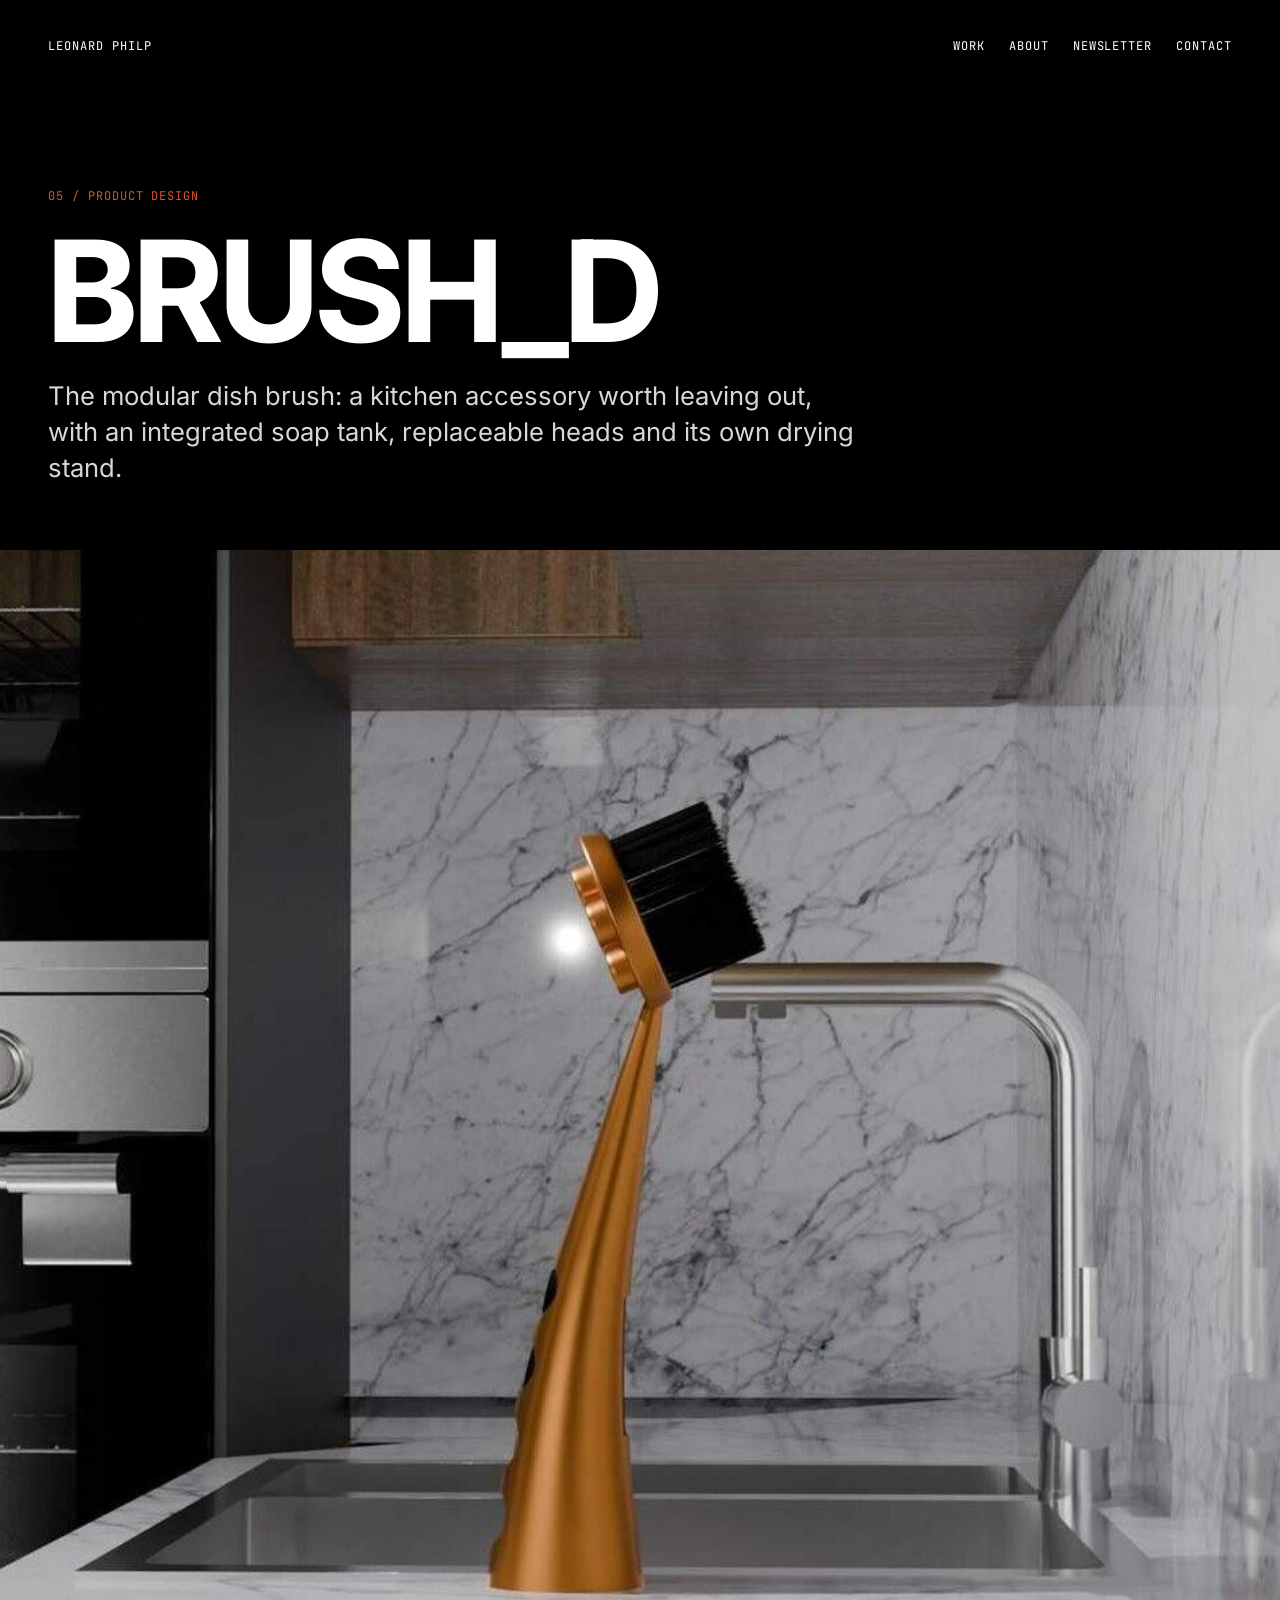
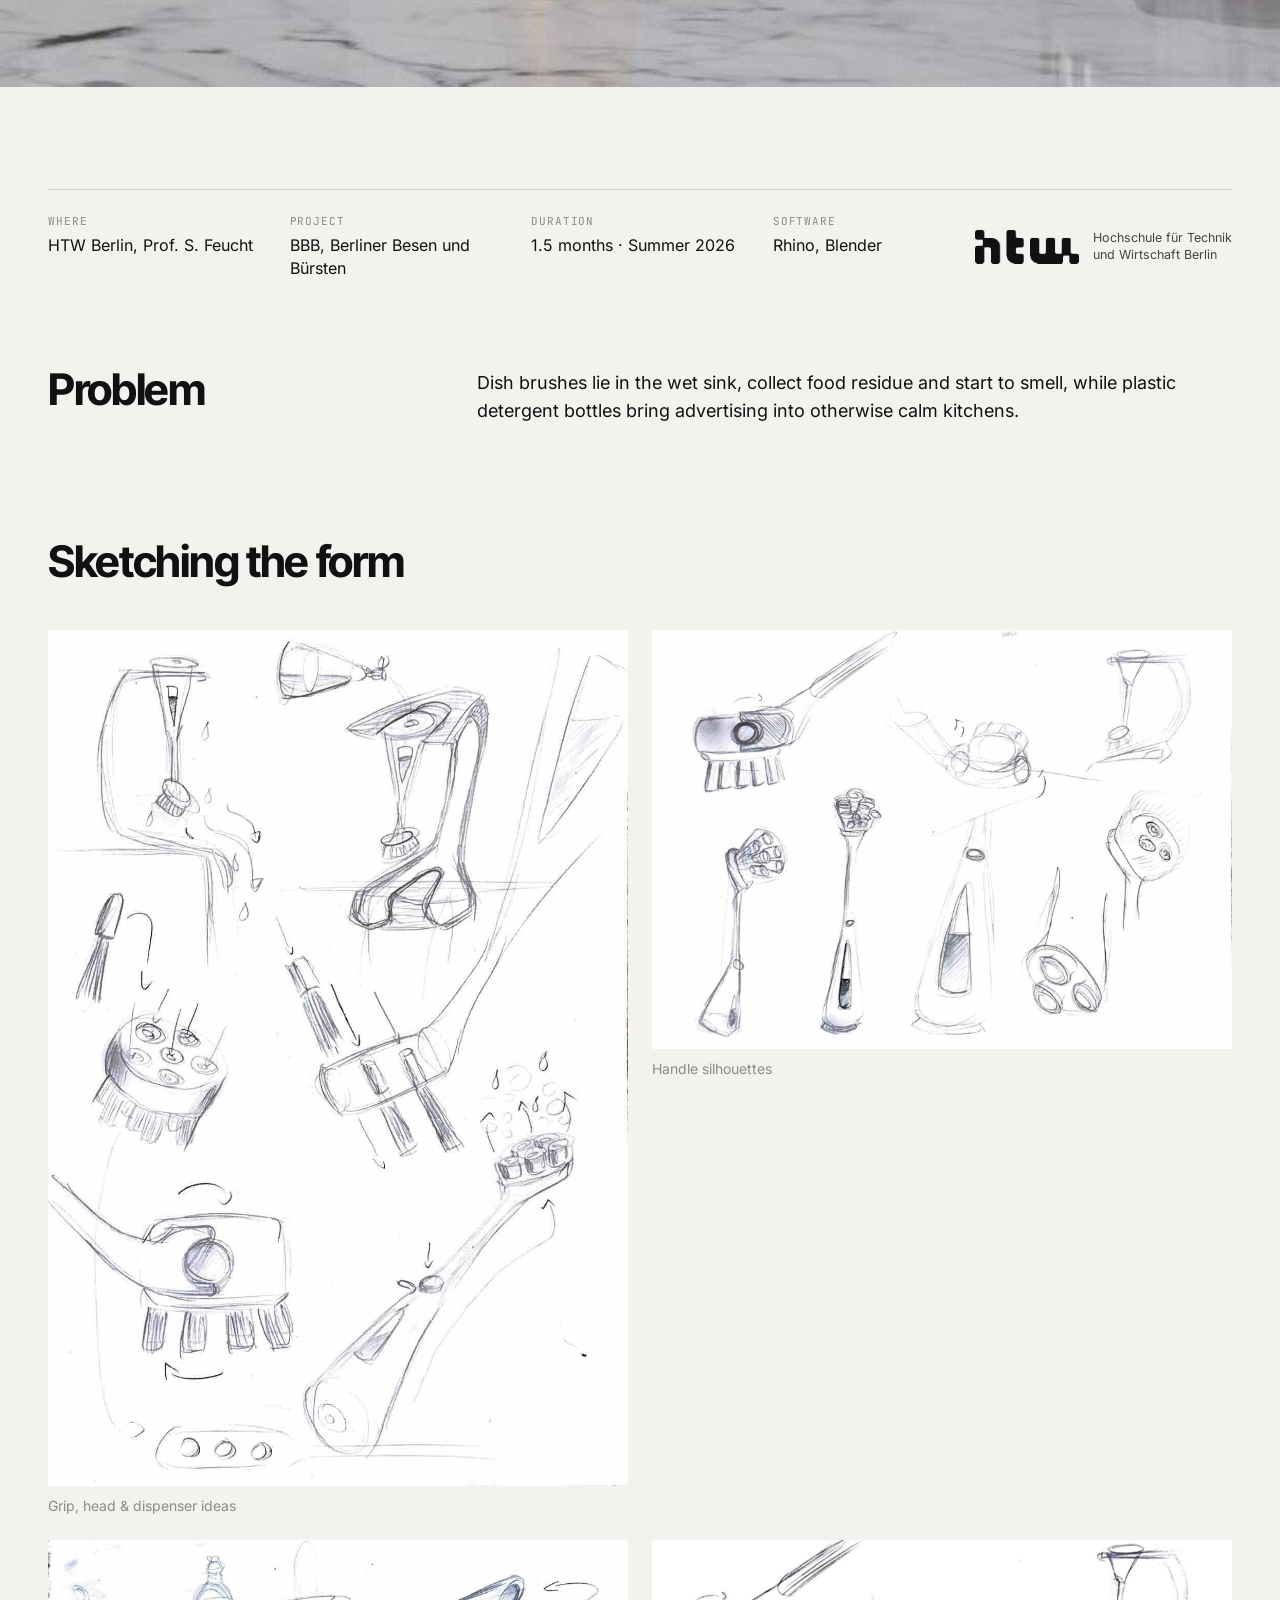
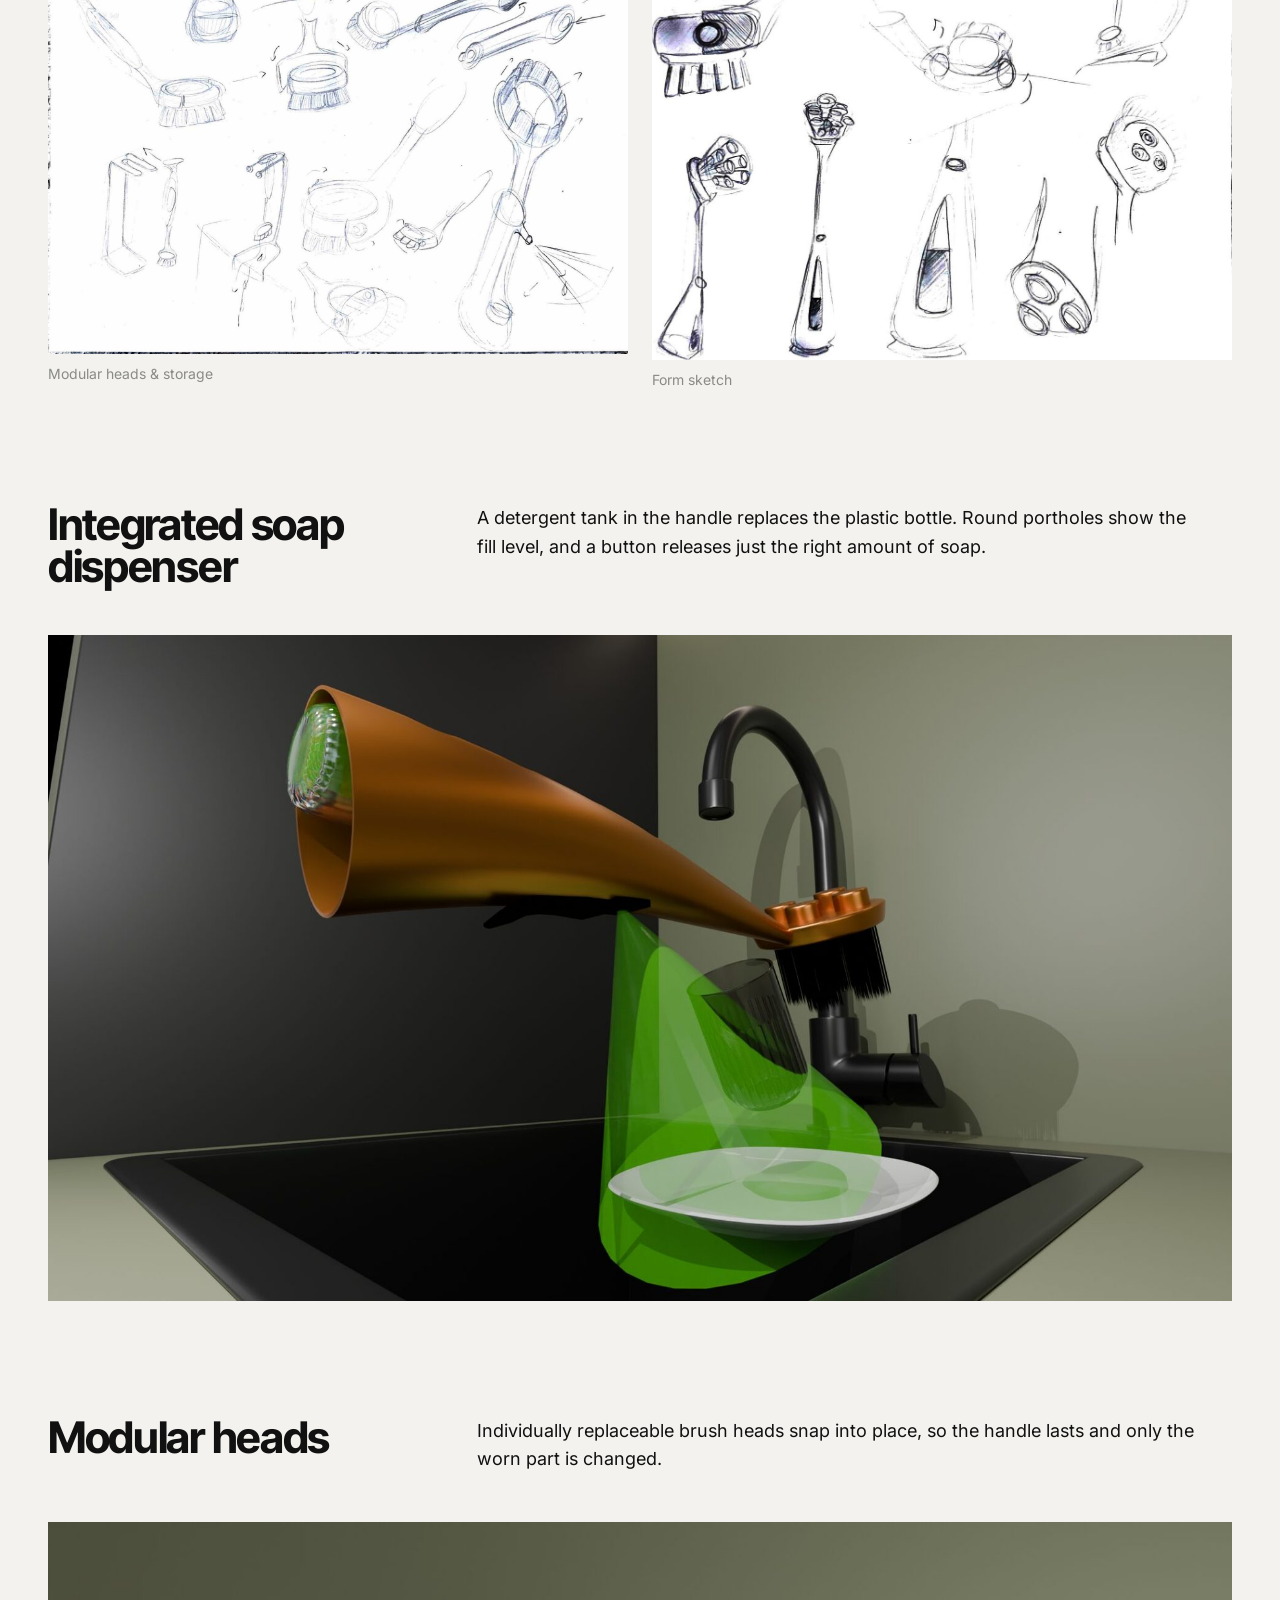
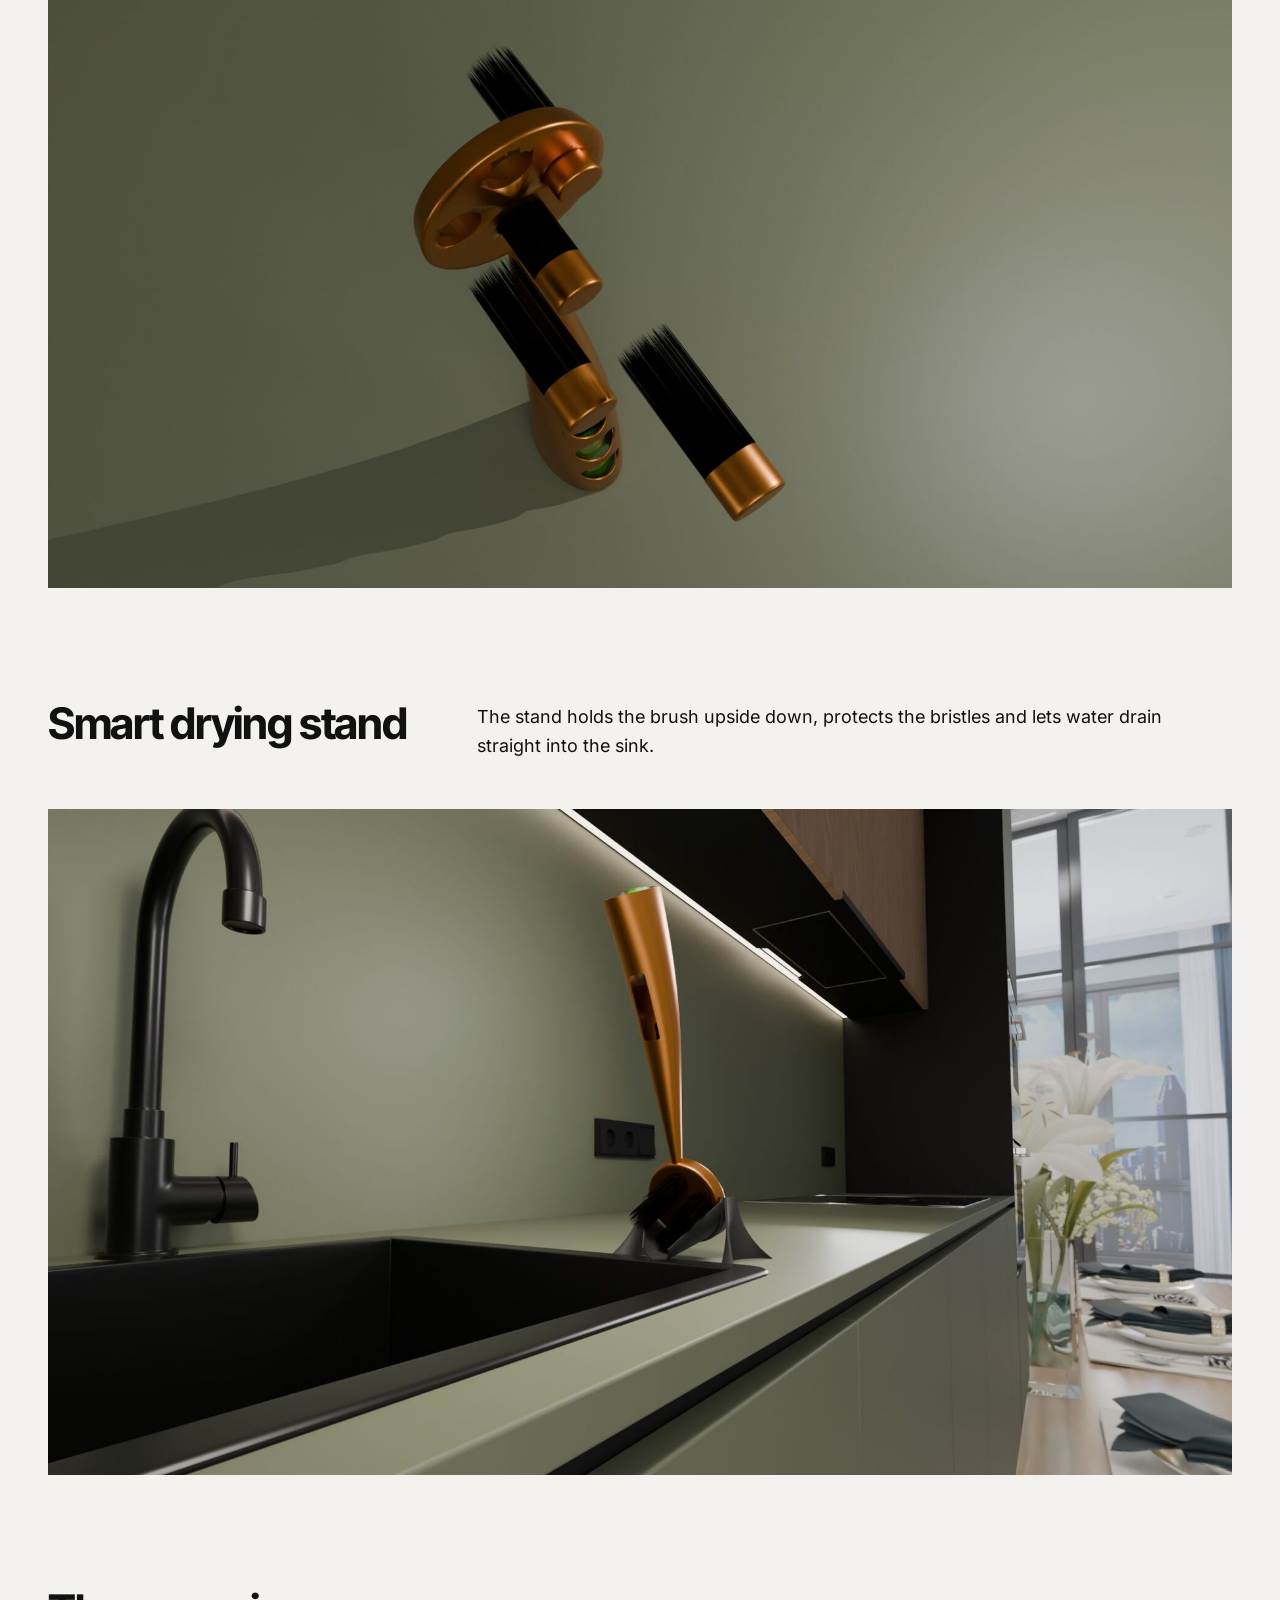
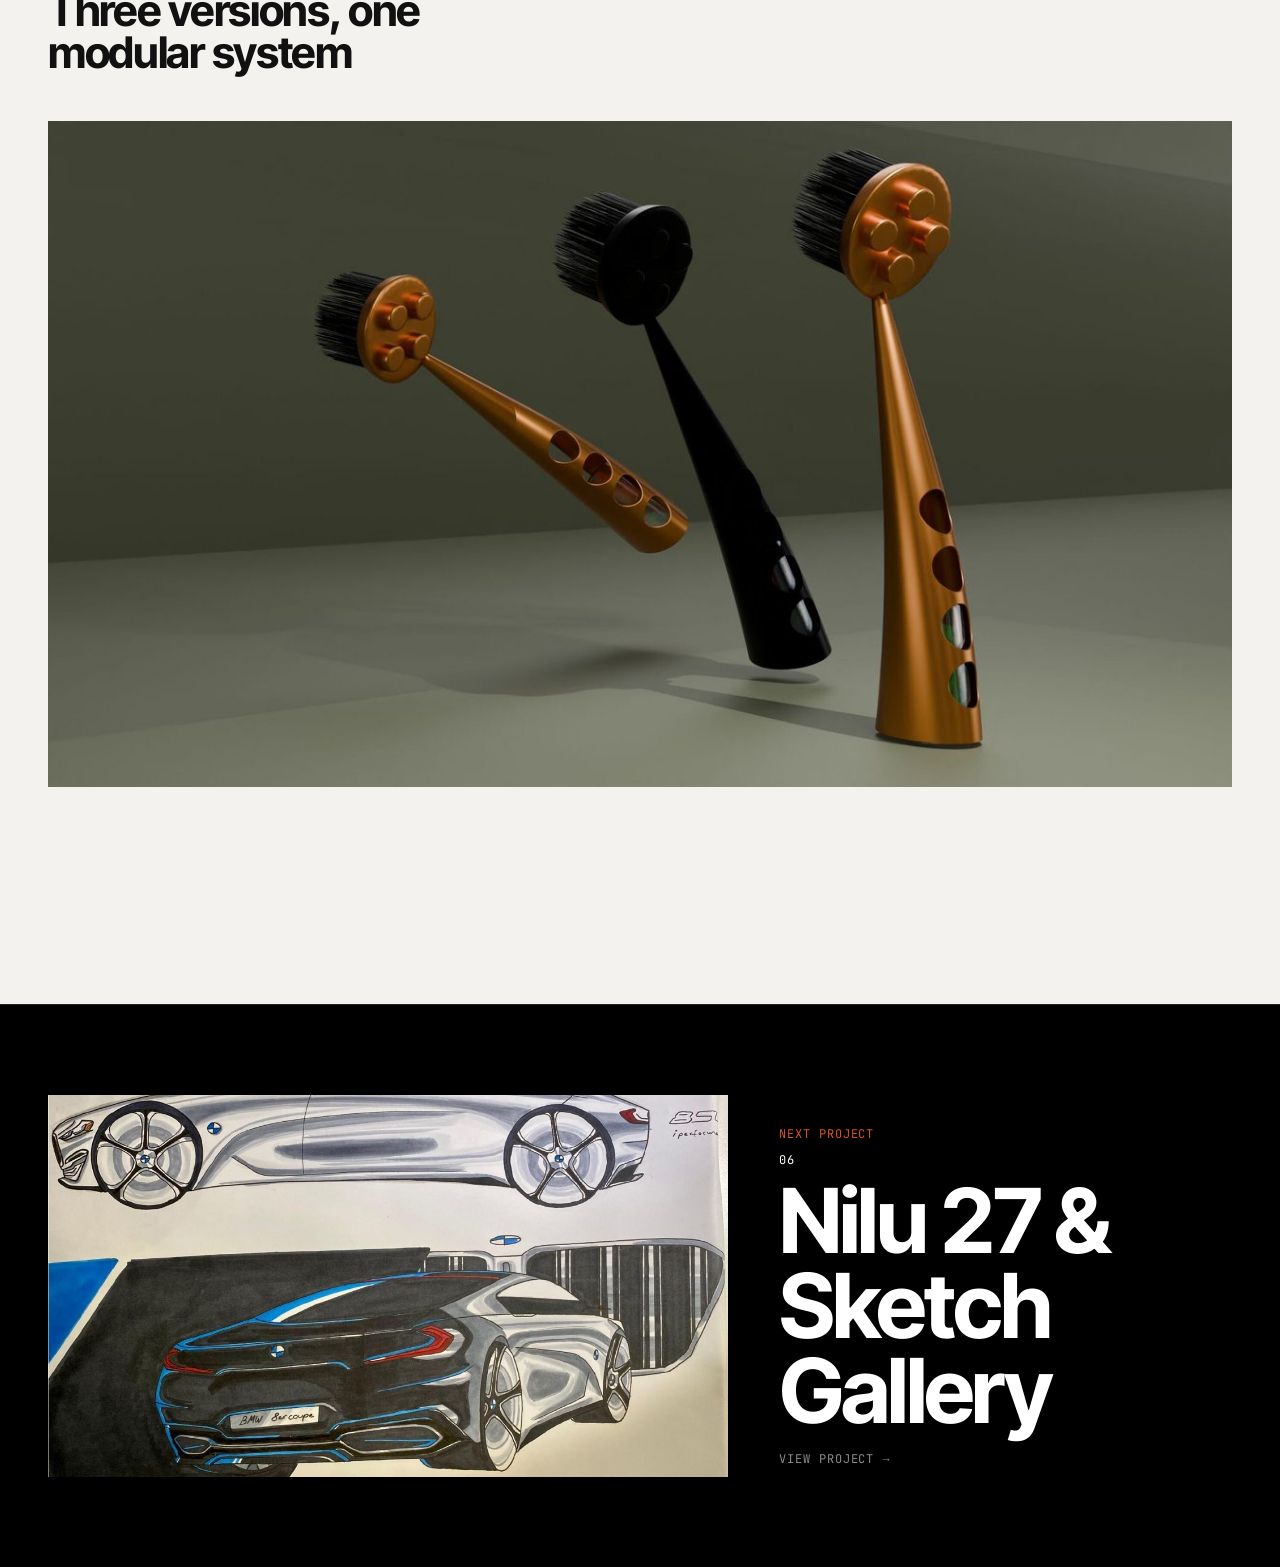
==== work/brush-d/index.html @ 6e9d7b28 "Mobile: hero car drives out on scroll, steadier contact car; remove Google profile data Co-Authored-" ====
<!doctype html>
<html lang="en">
<head>
<meta charset="utf-8">
<meta name="viewport" content="width=device-width, initial-scale=1">
<title>BRUSH_D · Modular dish brush · Leonard Philp</title>
<meta name="description" content="BRUSH_D by Leonard Philp: a modular dish brush with integrated soap tank, replaceable heads and a drying stand, designed at HTW Berlin with Berliner Besen und Bürsten.">
<!--seo-->
<link rel="canonical" href="https://leonardphilp.com/work/brush-d/">
<link rel="icon" href="../../favicon.ico" sizes="any">
<link rel="icon" type="image/png" sizes="32x32" href="../../favicon-32.png">
<link rel="icon" type="image/png" sizes="192x192" href="../../favicon-192.png">
<link rel="apple-touch-icon" href="../../apple-touch-icon.png">
<meta name="theme-color" content="#111111">
<meta name="author" content="Leonard Philp">
<meta property="og:type" content="website">
<meta property="og:site_name" content="Leonard Philp · Industrial Design">
<meta property="og:title" content="BRUSH_D · Modular dish brush · Leonard Philp">
<meta property="og:description" content="BRUSH_D by Leonard Philp: a modular dish brush with integrated soap tank, replaceable heads and a drying stand, designed at HTW Berlin with Berliner Besen und Bürsten.">
<meta property="og:url" content="https://leonardphilp.com/work/brush-d/">
<meta property="og:image" content="https://leonardphilp.com/bilder/brush-d/kitchen-hero.jpg">
<meta property="og:locale" content="en_US">
<meta name="twitter:card" content="summary_large_image">
<meta name="twitter:title" content="BRUSH_D · Modular dish brush · Leonard Philp">
<meta name="twitter:description" content="BRUSH_D by Leonard Philp: a modular dish brush with integrated soap tank, replaceable heads and a drying stand, designed at HTW Berlin with Berliner Besen und Bürsten.">
<meta name="twitter:image" content="https://leonardphilp.com/bilder/brush-d/kitchen-hero.jpg">
<!--/seo-->
<link rel="stylesheet" href="../../style.css?v=29">
</head>
<body>
  <nav class="label"><a href="../../">Leonard Philp</a><ul><li><a href="../../#work">Work</a></li><li><a href="../../#about">About</a></li><li><a href="../../#newsletter">Newsletter</a></li><li><a href="../../#contact">Contact</a></li></ul></nav>
  <header class="p-hero">
    <p class="label accent">05 / Product design</p>
    <h1>BRUSH_D</h1>
    <p class="tagline">The modular dish brush: a kitchen accessory worth leaving out, with an integrated soap tank, replaceable heads and its own drying stand.</p>
  </header>
  <img class="full" src="../../bilder/brush-d/kitchen-hero.jpg" alt="Copper BRUSH_D dish brush in its stand next to a kitchen sink">
  <main class="p-body">
    <dl class="meta"><div><dt>Where</dt><dd>HTW Berlin, Prof. S. Feucht</dd></div><div><dt>Project</dt><dd>BBB, Berliner Besen und Bürsten</dd></div><div><dt>Duration</dt><dd>1.5 months · Summer 2026</dd></div><div><dt>Software</dt><dd>Rhino, Blender</dd></div><div class="meta-uni"><img src="../../bilder/about/logo-htw-black.png?v=1" alt="" loading="lazy"><span>Hochschule für Technik<br>und Wirtschaft Berlin</span></div></dl>
<section class="block"><div class="text"><h2>Problem</h2><div><p>Dish brushes lie in the wet sink, collect food residue and start to smell, while plastic detergent bottles bring advertising into otherwise calm kitchens.</p></div></div></section>
<section class="block"><div class="text"><h2>Sketching the form</h2><div></div></div><div class="gallery two"><figure><img src="../../bilder/brush-d/sketch-1.jpg" alt="Sketches of grip, head and dispenser ideas" loading="lazy"><figcaption>Grip, head &amp; dispenser ideas</figcaption></figure><figure><img src="../../bilder/brush-d/sketch-2.jpg" alt="Sketches of handle silhouettes" loading="lazy"><figcaption>Handle silhouettes</figcaption></figure><figure><img src="../../bilder/brush-d/sketch-3.jpg" alt="Sketches of modular heads and storage" loading="lazy"><figcaption>Modular heads &amp; storage</figcaption></figure><figure><img src="../../bilder/brush-d/sketch-4.jpg" alt="Further form sketch of the brush" loading="lazy"><figcaption>Form sketch</figcaption></figure></div></section>
<section class="block"><div class="text"><h2>Integrated soap dispenser</h2><div><p>A detergent tank in the handle replaces the plastic bottle. Round portholes show the fill level, and a button releases just the right amount of soap.</p></div></div><div class="gallery one"><figure><img src="../../bilder/brush-d/soap.jpg" alt="Handle with integrated soap tank and fill-level portholes" loading="lazy"></figure></div></section>
<section class="block"><div class="text"><h2>Modular heads</h2><div><p>Individually replaceable brush heads snap into place, so the handle lasts and only the worn part is changed.</p></div></div><div class="gallery one"><figure><img src="../../bilder/brush-d/heads.jpg" alt="Replaceable brush heads" loading="lazy"></figure></div></section>
<section class="block"><div class="text"><h2>Smart drying stand</h2><div><p>The stand holds the brush upside down, protects the bristles and lets water drain straight into the sink.</p></div></div><div class="gallery one"><figure><img src="../../bilder/brush-d/stand.jpg" alt="Brush standing upside down in its drying stand" loading="lazy"></figure></div></section>
<section class="block"><div class="text"><h2>Three versions, one modular system</h2><div></div></div><div class="gallery one"><figure><img src="../../bilder/brush-d/three-versions.jpg" alt="Three versions of BRUSH_D in one modular system" loading="lazy"></figure></div></section>
  </main>
  <footer class="next">
    <a class="next-link" href="../nilu-27/"><div class="next-img"><img src="../../bilder/projekte/06-nilu-27-cover.jpg?v=3" alt="" loading="lazy"></div><div class="next-meta"><span class="label accent">Next project</span><span class="label">06</span><h2>Nilu 27 &amp; Sketch Gallery</h2><span class="label go">View project →</span></div></a>
  </footer>
  <script src="../../lightbox.js?v=5" defer></script>
</body>
</html>
---- style.css ----
@font-face { font-family:"Inter"; font-style:normal; font-weight:400 500; font-display:swap; src:url("fonts/inter.woff2") format("woff2"); }
@font-face { font-family:"Inter Tight"; font-style:normal; font-weight:600 700; font-display:swap; src:url("fonts/inter-tight.woff2") format("woff2"); }
@font-face { font-family:"JetBrains Mono"; font-style:normal; font-weight:400; font-display:swap; src:url("fonts/jetbrains-mono.woff2") format("woff2"); }
:root { --dark:#111111; --light:#F3F2EE; --grey:#8A8A86; --accent:#D9532B; --pad:clamp(16px,4vw,48px); }
* { box-sizing:border-box; margin:0; padding:0; }
html { scroll-behavior:smooth; }
body { background:#000; color:#fff; font-family:Inter, system-ui, sans-serif; }
a { color:inherit; text-decoration:none; }
.label { font-family:"JetBrains Mono", monospace; font-size:12px; letter-spacing:.08em; text-transform:uppercase; }
.accent { color:var(--accent); }

/* Navigation */
nav { position:sticky; top:0; z-index:10; display:flex; justify-content:space-between; align-items:center;
      padding:20px var(--pad); background:rgba(0,0,0,.85); backdrop-filter:blur(8px); }
nav ul { display:flex; gap:24px; list-style:none; }
nav a:hover { color:var(--accent); }

/* Hero */
.hero { min-height:calc(100vh - 60px); display:flex; flex-direction:column; justify-content:center; gap:28px; padding:0 var(--pad) 48px; }
h1 { font-family:"Inter Tight", sans-serif; font-weight:700; letter-spacing:-.015em; line-height:.9; font-size:clamp(56px,13vw,200px); }
.sub { max-width:760px; color:#e6e4df; font-size:clamp(19px,2.1vw,28px); line-height:1.35; letter-spacing:-.01em; }
.hero img { margin-top:clamp(24px,4vw,56px) !important; }
.hero { padding-top:clamp(40px,6vw,96px); }
.hero img { width:100%; height:auto; display:block; margin-top:24px; }

/* Work */
.work { background:var(--light); color:var(--dark); padding:clamp(64px,10vw,140px) var(--pad); }
.work + .work { padding-top:0; }
.section-head { display:flex; flex-direction:column; gap:14px; margin-bottom:clamp(32px,5vw,64px); }
h2 { font-family:"Inter Tight", sans-serif; font-weight:700; letter-spacing:-.03em; line-height:.95; font-size:clamp(40px,7vw,96px); }
.grid { display:grid; grid-template-columns:repeat(auto-fill, minmax(min(100%, 360px), 1fr)); gap:clamp(24px,3vw,40px) clamp(16px,2vw,28px); }
.grid.small { grid-template-columns:repeat(auto-fill, minmax(min(100%, 260px), 1fr)); }
.card { display:flex; flex-direction:column; gap:14px; }
.card .img { aspect-ratio:4/3; overflow:hidden; background:#e4e3df; }
.card img { width:100%; height:100%; object-fit:cover; display:block; transition:transform .6s ease; }
.card:hover img { transform:scale(1.04); }
.card h3 { font-family:"Inter Tight", sans-serif; font-weight:600; font-size:clamp(20px,2vw,26px); letter-spacing:-.02em; line-height:1.1; margin-top:4px; }
.card p { color:var(--grey); font-size:15px; line-height:1.4; }

/* Project page */
.p-hero { padding:clamp(48px,8vw,120px) var(--pad) clamp(32px,5vw,64px); display:flex; flex-direction:column; gap:24px; }
.p-hero h1 { font-size:clamp(56px,11vw,170px); }
.tagline { max-width:820px; font-size:clamp(18px,2vw,26px); line-height:1.4; color:#d8d7d3; }
.full { width:100%; height:auto; display:block; }
.p-body { background:var(--light); color:var(--dark); padding:clamp(56px,8vw,120px) var(--pad); }
.meta { display:grid; grid-template-columns:repeat(auto-fit, minmax(min(100%, 200px), 1fr)); gap:24px; border-top:1px solid #d4d3ce; padding-top:24px; margin-bottom:clamp(48px,7vw,96px); }
.meta dt { font-family:"JetBrains Mono", monospace; font-size:11px; letter-spacing:.08em; text-transform:uppercase; color:var(--grey); margin-bottom:6px; }
.meta dd { font-size:16px; line-height:1.4; }
.text { display:grid; grid-template-columns:minmax(0,1fr) minmax(0,2fr); gap:24px clamp(24px,4vw,64px); margin-bottom:clamp(32px,4vw,48px); }
.text h2 { font-size:clamp(28px,3.4vw,44px); }
.text p { font-size:clamp(16px,1.4vw,19px); line-height:1.6; max-width:720px; }
.text p + p { margin-top:1em; }
.block { margin-bottom:clamp(64px,9vw,128px); }
.gallery { display:grid; grid-template-columns:repeat(auto-fit, minmax(min(100%, 320px), 1fr)); gap:clamp(16px,2vw,24px); }
.gallery.one { grid-template-columns:1fr; }
figure img { width:100%; height:auto; display:block; background:#e4e3df; }
figcaption { margin-top:10px; font-size:14px; color:var(--grey); line-height:1.4; }
.dark-block { background:#000; color:#fff; padding:clamp(56px,8vw,120px) var(--pad); }
.dark-block figcaption { color:var(--grey); }
.next { display:flex; justify-content:space-between; align-items:end; gap:24px; padding:clamp(48px,7vw,96px) var(--pad); background:#000; border-top:1px solid #222; }
.next a:hover h2 { color:var(--accent); }
@media (max-width:720px) { .text { grid-template-columns:1fr; } nav ul { gap:16px; } }
.gallery.two { grid-template-columns:repeat(2, minmax(0,1fr)); }
@media (max-width:720px) { .gallery.two { grid-template-columns:1fr; } }

/* About */
.about { background:var(--light); color:var(--dark); padding:0 var(--pad) clamp(64px,10vw,140px); }
.about-intro { display:grid; grid-template-columns:minmax(0,1fr) minmax(0,1.4fr); gap:clamp(24px,5vw,72px); align-items:start; margin-bottom:clamp(56px,8vw,112px); }
.about-intro img { width:100%; height:auto; display:block; }
.about-intro p { font-size:clamp(16px,1.4vw,19px); line-height:1.6; max-width:640px; }
.about-intro p + p { margin-top:1em; }
.about-intro .lead { font-family:"Inter Tight", sans-serif; font-weight:600; font-size:clamp(22px,2.4vw,32px); line-height:1.25; letter-spacing:-.02em; }
.cv-group { display:grid; grid-template-columns:minmax(0,1fr) minmax(0,3fr); gap:16px clamp(24px,4vw,64px); border-top:1px solid #d4d3ce; padding:28px 0; }
.cv-group h3 { color:var(--grey); font-weight:400; }
.cv { list-style:none; display:flex; flex-direction:column; gap:22px; }
.cv li { display:grid; grid-template-columns:150px 96px minmax(0,1fr); gap:20px; align-items:center; }
.cv .when { color:var(--grey); }
.cv .logo { width:96px; height:60px; background:#fff; display:flex; align-items:center; justify-content:center; padding:8px; }
.cv .logo.empty { background:transparent; }
.cv .logo img { max-width:100%; max-height:100%; object-fit:contain; }
.cv strong { display:block; font-weight:500; font-size:17px; }
.cv span:not(.label):not(.logo) { display:block; font-size:15px; color:#555; line-height:1.4; }
.cv .note { color:var(--grey) !important; font-size:14px !important; }
.skills { display:grid; grid-template-columns:repeat(auto-fit, minmax(min(100%, 220px), 1fr)); gap:24px; }
.skills strong { font-weight:500; }
.skills p { color:#555; font-size:15px; line-height:1.5; margin-top:6px; }

/* Newsletter + Contact */
.newsletter, .contact { padding:clamp(72px,11vw,160px) var(--pad); display:flex; flex-direction:column; gap:28px; }
.newsletter { background:var(--dark); border-bottom:1px solid #222; }
.newsletter h2, .contact h2 { font-size:clamp(48px,9vw,140px); }
.nl-text { max-width:620px; font-size:clamp(17px,1.6vw,21px); line-height:1.55; color:#cfcdc8; }
.btn { align-self:flex-start; background:var(--accent); color:#111; font-weight:500; font-size:17px; padding:16px 32px; border-radius:999px; transition:transform .2s ease, background .2s ease; }
.btn:hover { transform:scale(1.05); background:#e8653c; }
.links { list-style:none; display:grid; grid-template-columns:repeat(auto-fit, minmax(min(100%, 240px), 1fr)); gap:24px; margin-top:24px; border-top:1px solid #333; padding-top:28px; }
.links li { font-size:17px; }
.links .label { display:block; color:var(--grey); margin-bottom:8px; }
.links a:hover { color:var(--accent); }
.site-footer { display:flex; flex-wrap:wrap; justify-content:space-between; gap:12px; padding:28px var(--pad); color:var(--grey); border-top:1px solid #222; }
@media (max-width:720px) {
  .about-intro, .cv-group { grid-template-columns:1fr; }
  .cv li { grid-template-columns:72px minmax(0,1fr); }
  .cv .when { grid-column:1 / -1; }
  .cv .logo { width:72px; height:48px; }
  nav { flex-direction:column; align-items:flex-start; gap:10px; }
  nav ul { flex-wrap:wrap; gap:6px 16px; }
}

/* Auto-Animationen */
.hero { overflow:hidden; }
#hero-car { will-change:transform; }
.contact { position:relative; overflow:hidden; }
.contact-car { position:absolute; right:var(--pad); top:clamp(120px,14vw,220px); width:min(500px,40vw); height:auto;
  transform:translateX(calc(100% + 60vw)); transition:transform 1.6s cubic-bezier(.2,.7,.2,1); pointer-events:none; }
.contact.in .contact-car { transform:translateX(0); }
@media (max-width:720px) { .contact-car { width:160px; top:auto; bottom:100px; right:16px; } }
@media (prefers-reduced-motion: reduce) { .contact-car { transition:none; } }

/* Hero: Auto fährt auf der Kante zum hellen Bereich */
nav { padding-top:clamp(24px,3vw,40px); padding-bottom:clamp(20px,2.4vw,32px); }
.hero { min-height:calc(100vh - 100px); padding-bottom:0; }
#hero-car { margin-top:auto !important; padding-top:clamp(24px,4vw,56px); margin-bottom:-2px; }
@media (max-width:720px) { .hero { min-height:auto; } }

/* Feinschliff 2026-11-24: weniger Abstand im Hero, Kontakt-Auto auf dem Trennstrich */
.hero { min-height:auto; }
.road { position:relative; margin-top:24px; }
.road .links { margin-top:0; }
.contact-car { top:auto !important; bottom:calc(100% - 2px) !important; right:0 !important; }
@media (max-width:720px) { .contact-car { width:130px !important; } }

/* Newsletter mit Skizze */
.newsletter { position:relative; overflow:hidden; display:grid; grid-template-columns:minmax(0,1.1fr) minmax(0,1fr); align-items:center; min-height:min(90vh,820px); }
.nl-copy { position:relative; z-index:1; display:flex; flex-direction:column; gap:28px; }
.nl-img { position:absolute; right:0; top:50%; transform:translateY(-50%); width:62%; height:auto; mix-blend-mode:lighten;
  -webkit-mask-image:linear-gradient(to right, transparent 0%, #000 45%), linear-gradient(to bottom, transparent 0%, #000 18%, #000 82%, transparent 100%);
  -webkit-mask-composite:source-in; mask-image:linear-gradient(to right, transparent 0%, #000 45%), linear-gradient(to bottom, transparent 0%, #000 18%, #000 82%, transparent 100%); mask-composite:intersect; }
.nl-cta { display:flex; flex-wrap:wrap; align-items:center; gap:16px 24px; }
.nl-cta .btn { align-self:auto; }
.nl-meta { color:var(--grey); }
@media (max-width:900px) {
  .newsletter { grid-template-columns:1fr; min-height:0; padding-top:0; }
  .nl-img { position:relative; top:auto; transform:none; width:calc(100% + 2*var(--pad)); max-width:none; margin:0 calc(-1*var(--pad)) -40px;
    -webkit-mask-image:linear-gradient(to bottom, #000 55%, transparent 100%); mask-image:linear-gradient(to bottom, #000 55%, transparent 100%); }
}

/* Feinschliff 2: Lebenslauf kompakt, freigestellte Logos, Software-Logos, Newsletter-Stapel */
.cv-cols { display:grid; grid-template-columns:repeat(3, minmax(0,1fr)); gap:clamp(24px,3vw,48px); border-top:1px solid #d4d3ce; padding-top:28px; }
.cv-cols .cv-group { display:block; border-top:0; padding:0; }
.cv-cols .cv-group h3 { margin-bottom:20px; }
.cv-cols .cv { gap:20px; }
.cv-cols .cv li { grid-template-columns:56px minmax(0,1fr); gap:4px 14px; align-items:start; }
.cv-cols .cv .when { grid-column:2; grid-row:1; font-size:11px; }
.cv-cols .cv .logo { grid-column:1; grid-row:1 / span 2; width:56px; height:36px; padding:0; background:transparent; justify-content:flex-start; }
.cv-cols .cv li > div { grid-column:2; }
.cv-cols .cv strong { font-size:15px; line-height:1.3; }
.cv-cols .cv span:not(.label):not(.logo) { font-size:13.5px; }
.cv-cols .cv .note { font-size:13px !important; }
.sw { list-style:none; display:flex; flex-wrap:wrap; gap:14px 18px; margin-top:12px; }
.sw li { display:flex; align-items:center; gap:8px; font-size:14px; color:#555; }
.sw img { width:28px; height:28px; object-fit:contain; }
.skills { grid-template-columns:minmax(0,2fr) repeat(3, minmax(0,1fr)); }
.nl-img { display:none; }
.nl-stack { position:absolute; right:0; top:0; bottom:0; width:64%; pointer-events:none;
  -webkit-mask-image:linear-gradient(to right, transparent 0%, #000 40%); mask-image:linear-gradient(to right, transparent 0%, #000 40%); }
.nl-s { position:absolute; height:auto; mix-blend-mode:lighten;
  -webkit-mask-image:radial-gradient(ellipse at center, #000 45%, transparent 75%); mask-image:radial-gradient(ellipse at center, #000 45%, transparent 75%); }
.nl-s3 { width:62%; right:-2%; top:4%; opacity:.6; }
.nl-s2 { width:66%; right:24%; bottom:4%; opacity:.75; }
.nl-s1 { width:78%; right:4%; top:50%; transform:translateY(-45%); }
.contact-car { width:min(600px,48vw); }
@media (max-width:1000px) { .cv-cols { grid-template-columns:1fr 1fr; } .skills { grid-template-columns:1fr 1fr; } }
@media (max-width:900px) {
  .nl-stack { position:relative; width:calc(100% + 2*var(--pad)); margin:0 calc(-1*var(--pad)) -30px; height:72vw;
    -webkit-mask-image:linear-gradient(to bottom, #000 60%, transparent 100%); mask-image:linear-gradient(to bottom, #000 60%, transparent 100%); }
}
@media (max-width:720px) { .cv-cols, .skills { grid-template-columns:1fr; } .contact-car { width:156px !important; } }
.newsletter { background:#000; }

/* Feinschliff 3 */
.cv-cols { padding-bottom:clamp(40px,5vw,64px); }
.cv-cols .cv li { grid-template-columns:56px minmax(0,1fr); grid-template-rows:auto auto; }
.cv-cols .cv .when { grid-column:2; grid-row:1; }
.cv-cols .cv .logo { grid-column:1; grid-row:2; align-self:start; height:36px; margin-top:-8px; }
.cv-cols .cv li > div { grid-column:2; grid-row:2; }
.skills-group { display:block; padding-top:28px; }
.skills-group h3 { margin-bottom:20px; }
.skills { grid-template-columns:repeat(3, minmax(0,1fr)); gap:clamp(24px,3vw,48px); }
.skills .sw-wrap { grid-column:1 / -1; }
.sw { display:grid; grid-template-columns:repeat(auto-fill, minmax(150px, 1fr)); gap:12px; margin-top:14px; }
.sw li { gap:12px; padding:10px 12px; background:#fff; border-radius:10px; font-size:14px; color:#222; }
.sw img { width:30px; height:30px; flex:none; }
@media (max-width:720px) { .skills { grid-template-columns:1fr; } .sw { grid-template-columns:1fr 1fr; } }
.cv-cols .cv .logo { justify-content:center; }
.cv-cols .cv .logo img { max-width:56px; max-height:36px; width:auto; height:auto; min-width:0; }

/* Feinschliff 4 */
.grid { grid-template-columns:repeat(3, minmax(0,1fr)); }
.grid.small { grid-template-columns:repeat(4, minmax(0,1fr)); }
@media (max-width:1000px) { .grid, .grid.small { grid-template-columns:repeat(2, minmax(0,1fr)); } }
@media (max-width:640px) { .grid, .grid.small { grid-template-columns:1fr; } }
.skills > div:not(.sw-wrap) { padding-left:70px; }
@media (max-width:720px) { .skills > div:not(.sw-wrap) { padding-left:0; } }
.nl-s2 { width:54%; right:30%; bottom:2%; }
.next { display:block; }
.next-link { display:grid; grid-template-columns:minmax(0,1.5fr) minmax(0,1fr); gap:clamp(24px,4vw,64px); align-items:end; }
.next-img { aspect-ratio:16/9; overflow:hidden; background:#111; }
.next-img img { width:100%; height:100%; object-fit:cover; display:block; transition:transform .7s ease; }
.next-link:hover .next-img img { transform:scale(1.03); }
.next-meta .label { display:block; margin-bottom:10px; }
.next-meta h2 { transition:color .2s; }
.next-meta .go { display:inline-block; margin-top:18px; color:var(--grey); }
.next-link:hover .next-meta h2 { color:var(--accent); }
@media (max-width:720px) { .next-link { grid-template-columns:1fr; } }

/* Feinschliff 5: sketch grid + lightbox */
.gallery.sketches { display:flex; flex-direction:column; gap:clamp(12px,1.6vw,20px); }
.sk-row { display:flex; gap:clamp(12px,1.6vw,20px); align-items:flex-start; }
.sk-row figure { margin:0; min-width:0; overflow:hidden; background:#e4e3df; }
.sk-row img { width:100%; height:auto; display:block; transition:transform .5s ease; }
.sk-row figure:hover img { transform:scale(1.03); }
.gallery.sketches figcaption { display:none; }
@media (max-width:720px) { .sk-row { flex-wrap:wrap; } .sk-row figure { flex:1 1 40% !important; } }
.p-body figure img, .dark-block figure img { cursor:zoom-in; }
.lb { position:fixed; inset:0; z-index:1000; background:rgba(0,0,0,.94); display:none; align-items:center; justify-content:center; flex-direction:column; padding:56px 72px 24px; }
.lb.open { display:flex; }
.lb img { max-width:100%; max-height:calc(100vh - 120px); object-fit:contain; display:block; background:transparent; cursor:default; }
.lb-cap { color:#bbb; font-size:14px; margin-top:14px; text-align:center; min-height:1.2em; }
.lb-count { position:absolute; top:22px; left:24px; color:#888; font-family:'JetBrains Mono',monospace; font-size:12px; letter-spacing:.1em; }
.lb button { position:absolute; background:none; border:0; color:#fff; cursor:pointer; font-size:28px; line-height:1; padding:14px; opacity:.75; transition:opacity .2s; font-family:inherit; }
.lb button:hover { opacity:1; color:var(--accent); }
.lb-close { top:8px; right:12px; }
.lb-prev { left:8px; top:50%; transform:translateY(-50%); font-size:40px !important; }
.lb-next { right:8px; top:50%; transform:translateY(-50%); font-size:40px !important; }
@media (max-width:720px) { .lb { padding:56px 12px 24px; } .lb-prev, .lb-next { top:auto; bottom:12px; transform:none; } }
.skills > div:not(.sw-wrap) { padding-left:0; }
.skills .sw-wrap + .sw-wrap { margin-top:8px; }
.sw-icons svg { width:30px; height:30px; flex:none; fill:none; stroke:var(--accent); stroke-width:1.6; stroke-linecap:round; stroke-linejoin:round; }
.sw-icons svg text { fill:var(--accent); stroke:none; font:600 8px 'Inter Tight', sans-serif; letter-spacing:.04em; }
/* Scorpion card: front wheel breaks out of the frame */
.img-pop { position:relative; }
.img-pop .img { background:transparent; }
.img-pop img { width:100%; height:auto; object-fit:initial; }
.img-pop .img img { height:auto; }
.img-pop .pop { position:absolute; left:0; top:0; z-index:2; pointer-events:none; transition:transform .6s ease; }
.card:hover .img-pop img { transform:none; }
.img-pop { padding-bottom:6%; }
.grid:not(.small) .card > .img { margin-bottom:6%; }
.sw-icons.ic-dark svg { stroke:#111; }
/* Scorpion films */
figure.vid { margin:0; }
figure.vid video { width:100%; height:auto; display:block; aspect-ratio:16/9; object-fit:cover; background:#111; }
figure.vid.vid-main { margin-bottom:clamp(16px,2vw,24px); }
.gallery.vids { grid-template-columns:repeat(3, minmax(0,1fr)); margin-bottom:clamp(16px,2vw,24px); }
.gallery.vids.small { grid-template-columns:repeat(4, minmax(0,1fr)); }
.gallery.vids.small figure.vid video { aspect-ratio:4/3; }
@media (max-width:720px) { .gallery.vids, .gallery.vids.small { grid-template-columns:1fr 1fr; max-width:none; } }
.gallery.vids.two-v { grid-template-columns:repeat(2, minmax(0,1fr)); }
figure.vid.tile { position:relative; }
figure.vid.tile video { cursor:pointer; }
.vplay { position:absolute; left:50%; top:calc(50% - 14px); transform:translate(-50%,-50%); width:60px; height:60px; border-radius:50%; border:0; background:rgba(17,17,17,.72); color:#fff; display:flex; align-items:center; justify-content:center; cursor:pointer; transition:background .2s, opacity .2s, transform .2s; }
.vplay svg { width:24px; height:24px; fill:currentColor; margin-left:3px; }
.vplay:hover { background:var(--accent); transform:translate(-50%,-50%) scale(1.06); }
figure.vid.tile.playing .vplay { opacity:0; pointer-events:none; }
.gallery.vids.small .vplay { width:48px; height:48px; }
.t-head { display:flex; flex-direction:column; align-items:flex-start; gap:20px; }
.uni-logo { height:44px; width:auto; display:block; }
.uni-logo.sfsu { height:64px; }
.gallery.sketches figcaption { display:none; }
.vlb video { width:min(100%, calc((100vh - 140px) * 16 / 9)); max-height:calc(100vh - 140px); background:#000; display:block; }
.meta-uni { display:flex; align-items:center; gap:14px; justify-self:end; align-self:center; }
.meta-uni img { height:34px; width:auto; display:block; }
.meta-uni.sfsu img { height:52px; }
.meta-uni span { font-size:12.5px; line-height:1.3; color:#444; }
@media (max-width:720px) { .meta-uni { justify-self:start; } }
.meta-uni span { white-space:nowrap; }
.meta-uni.sfsu img { height:46px; }
.contact { overflow-x:clip; } .hero { overflow-x:clip; }
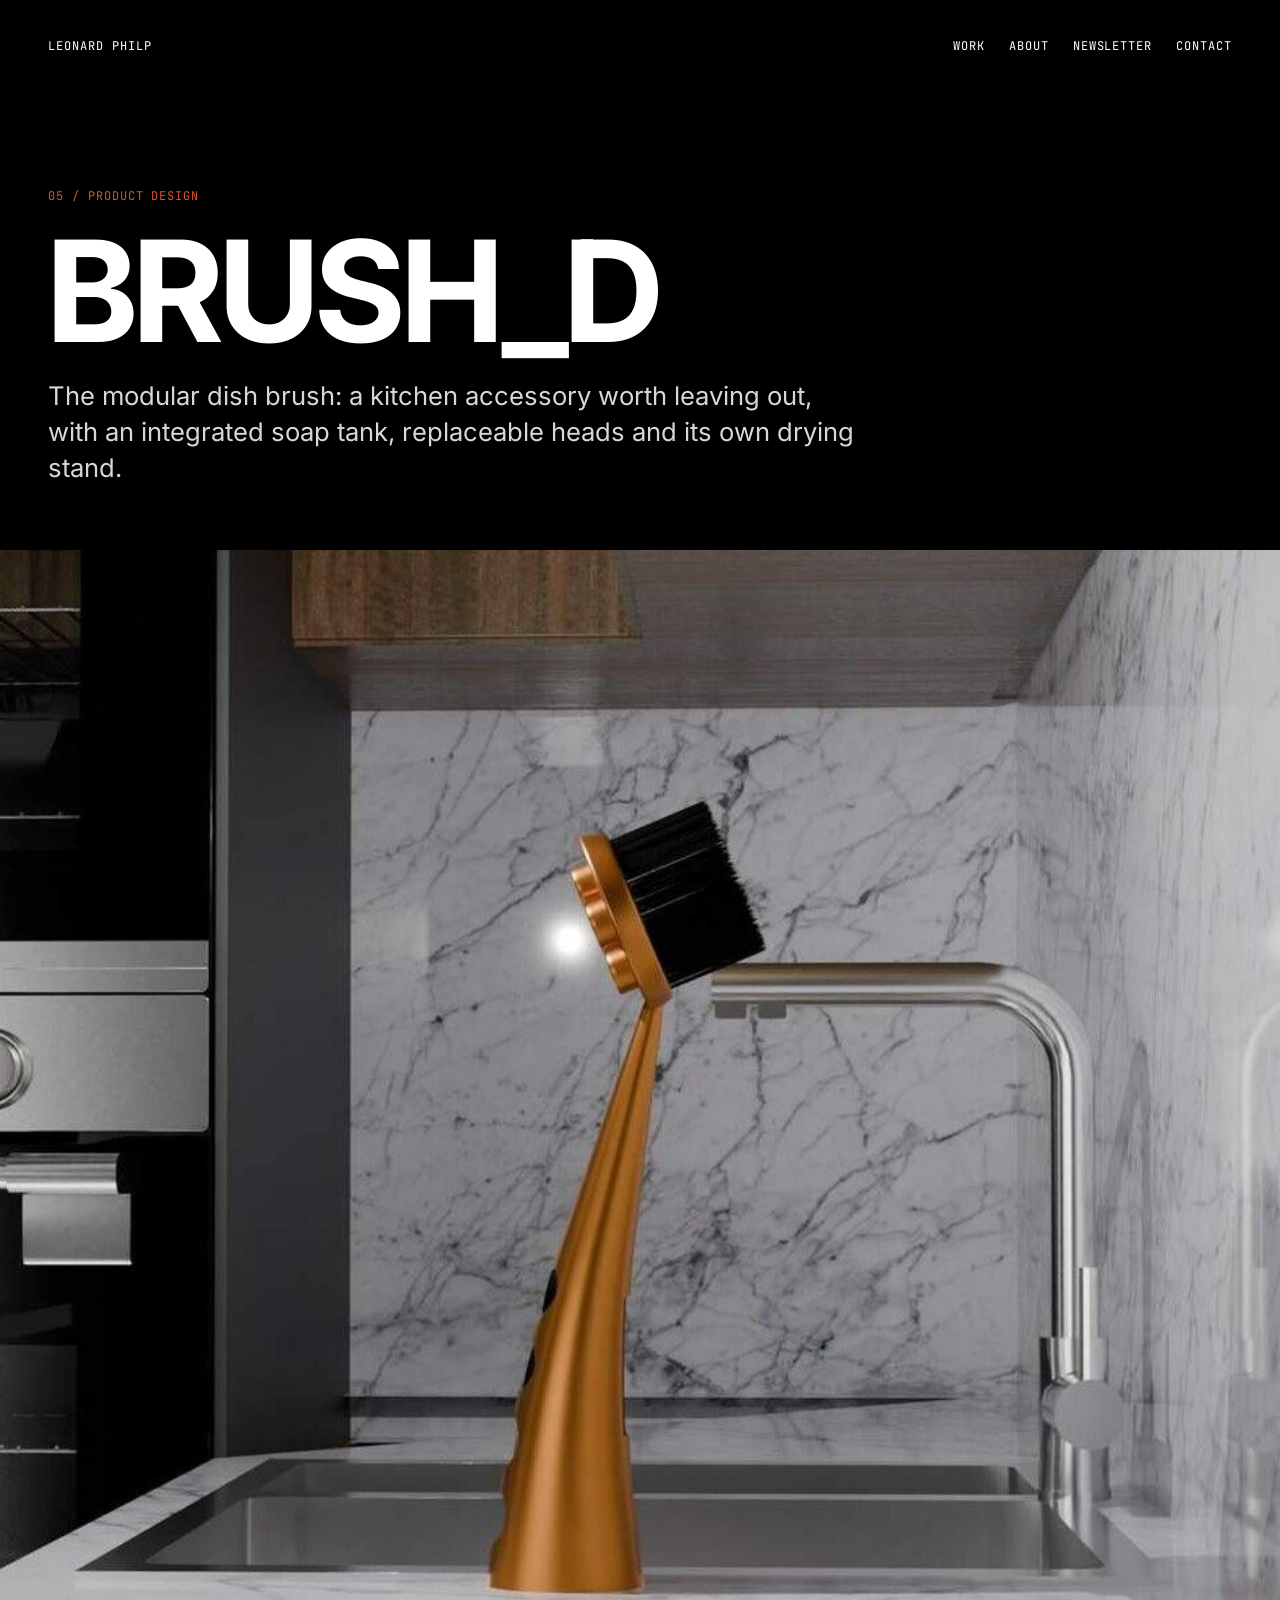
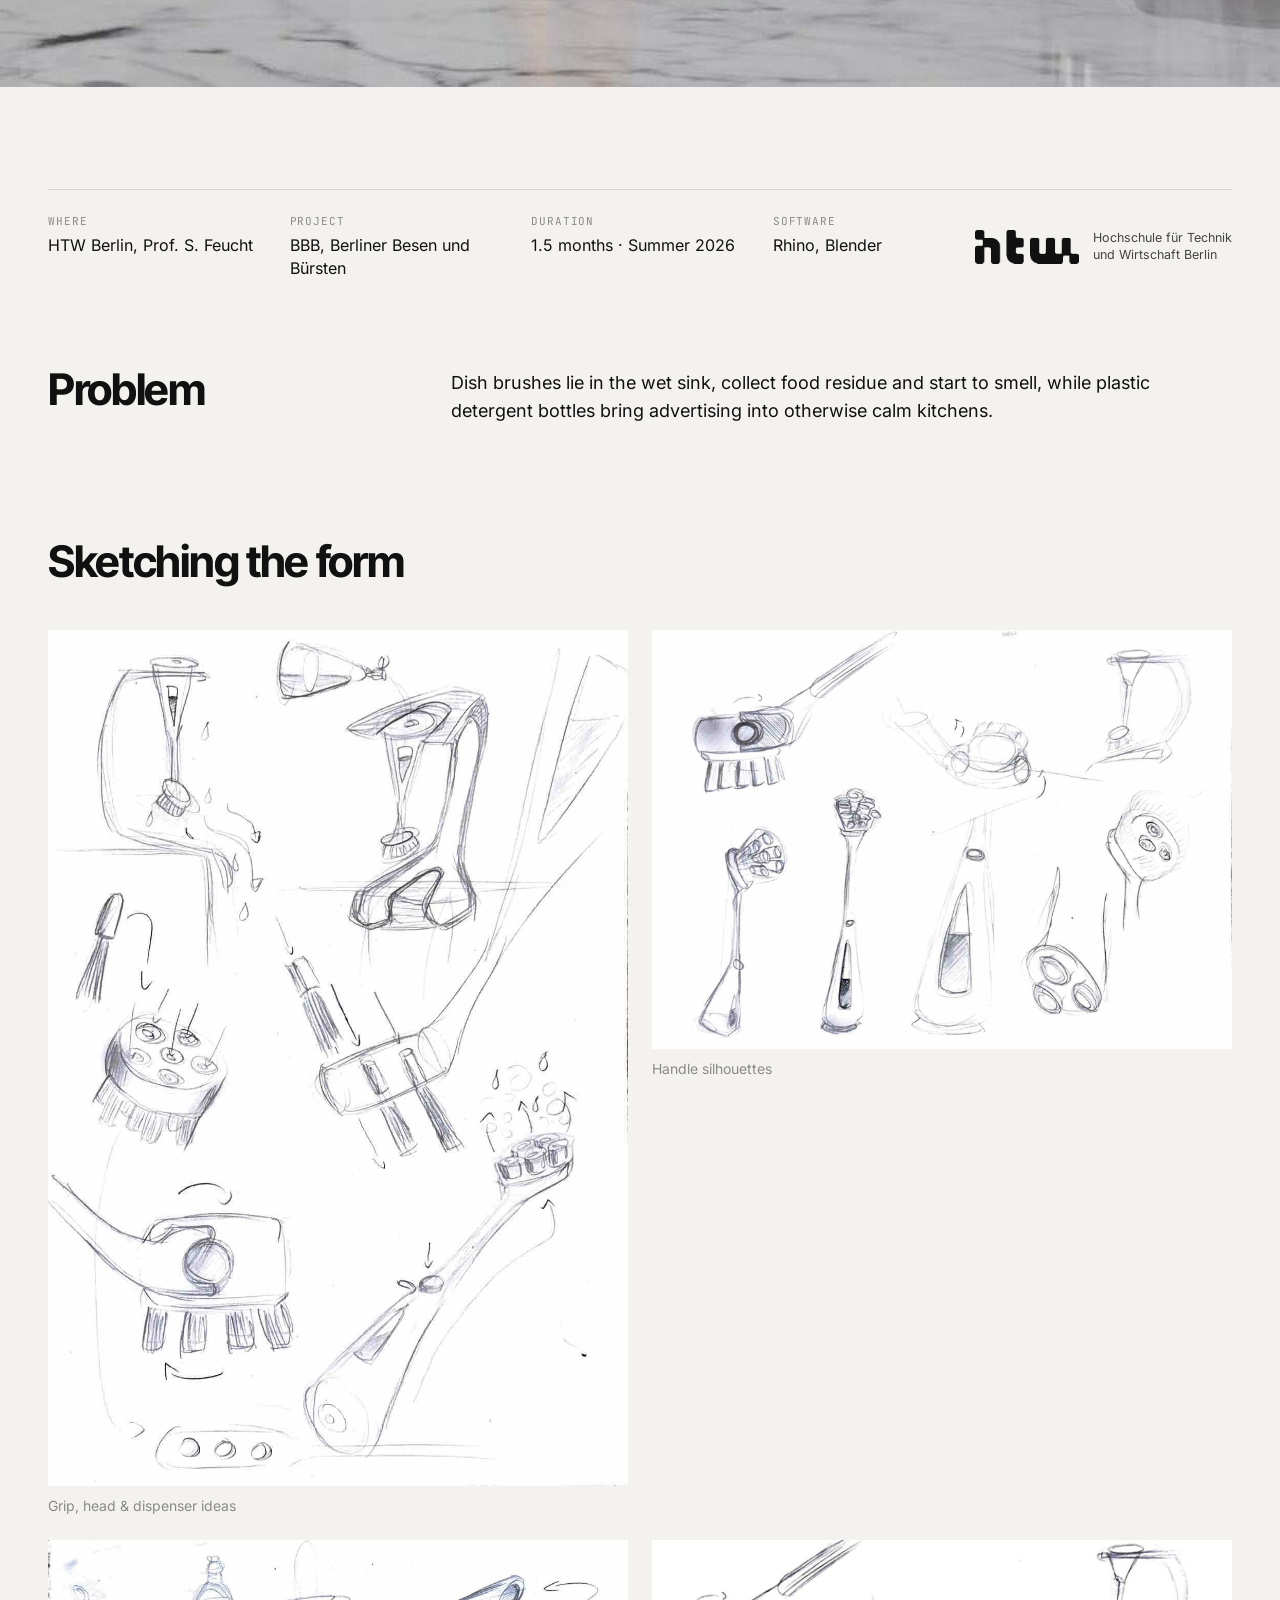
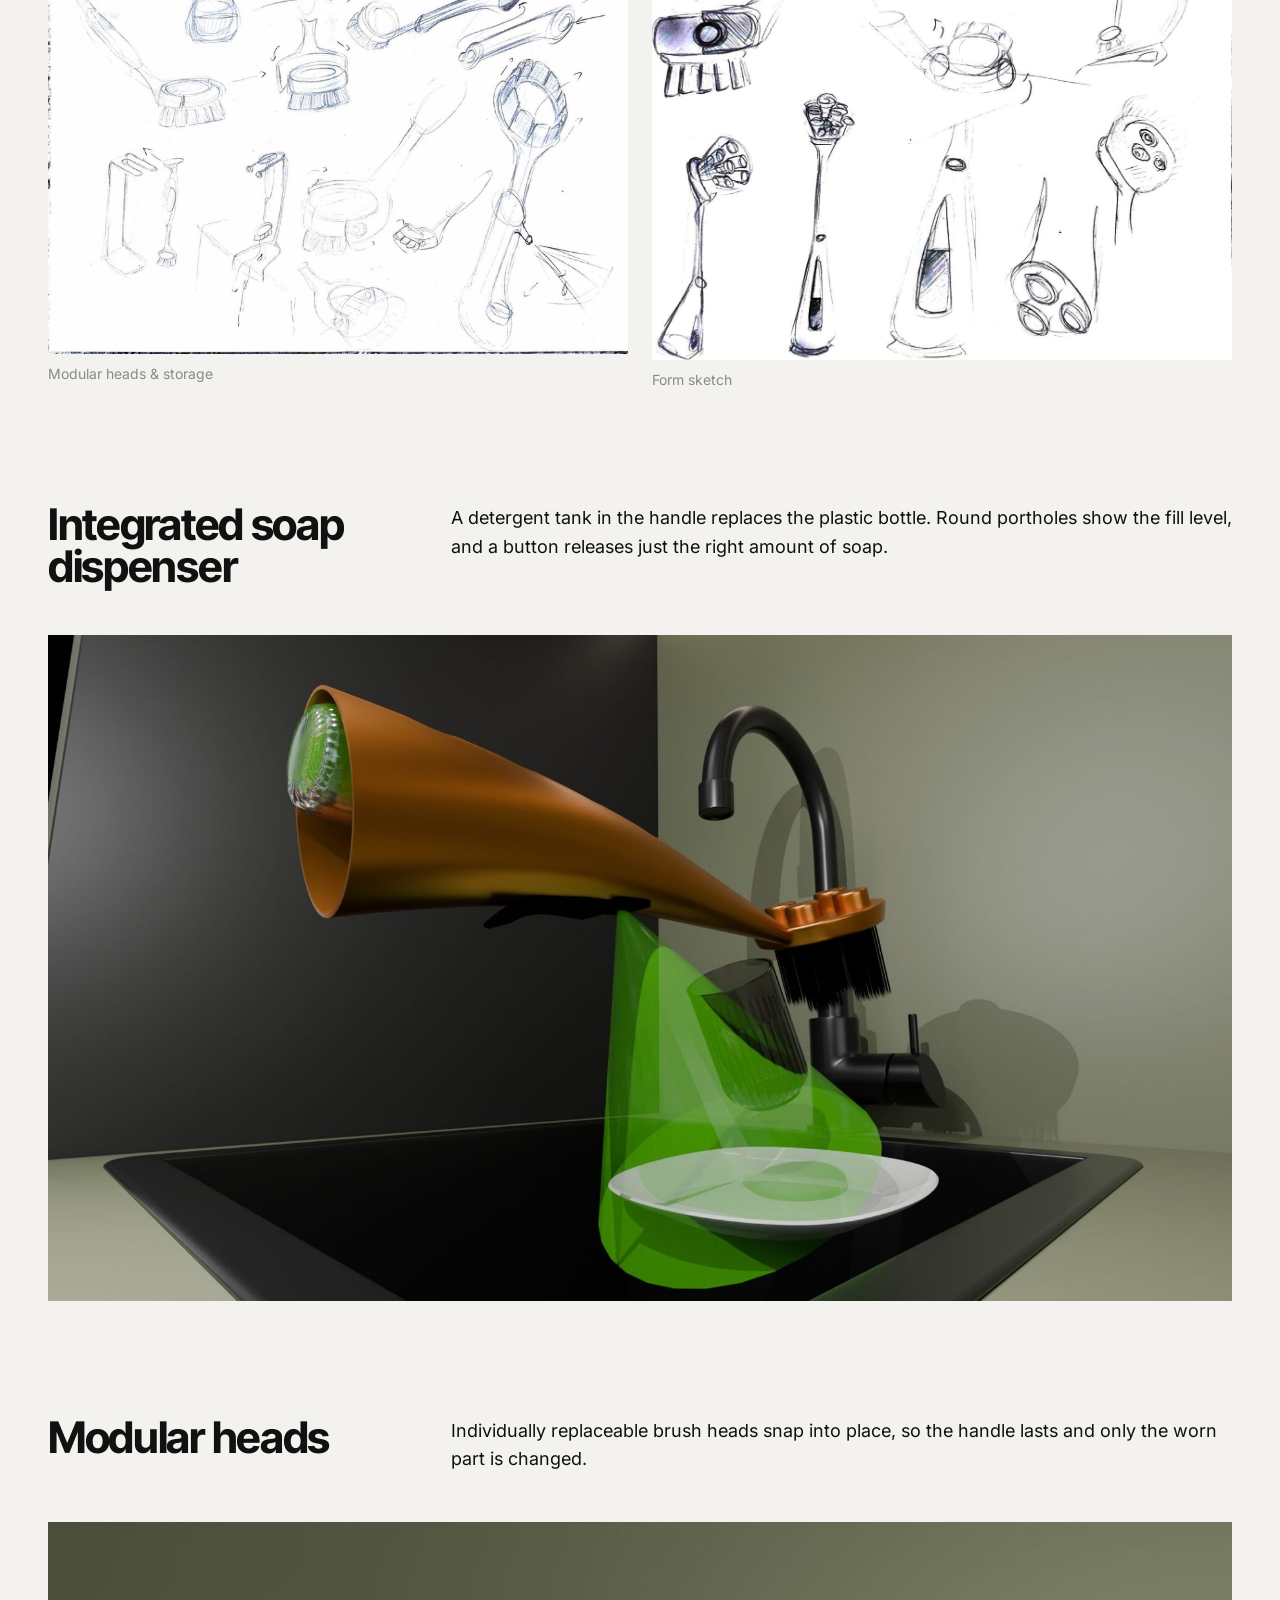
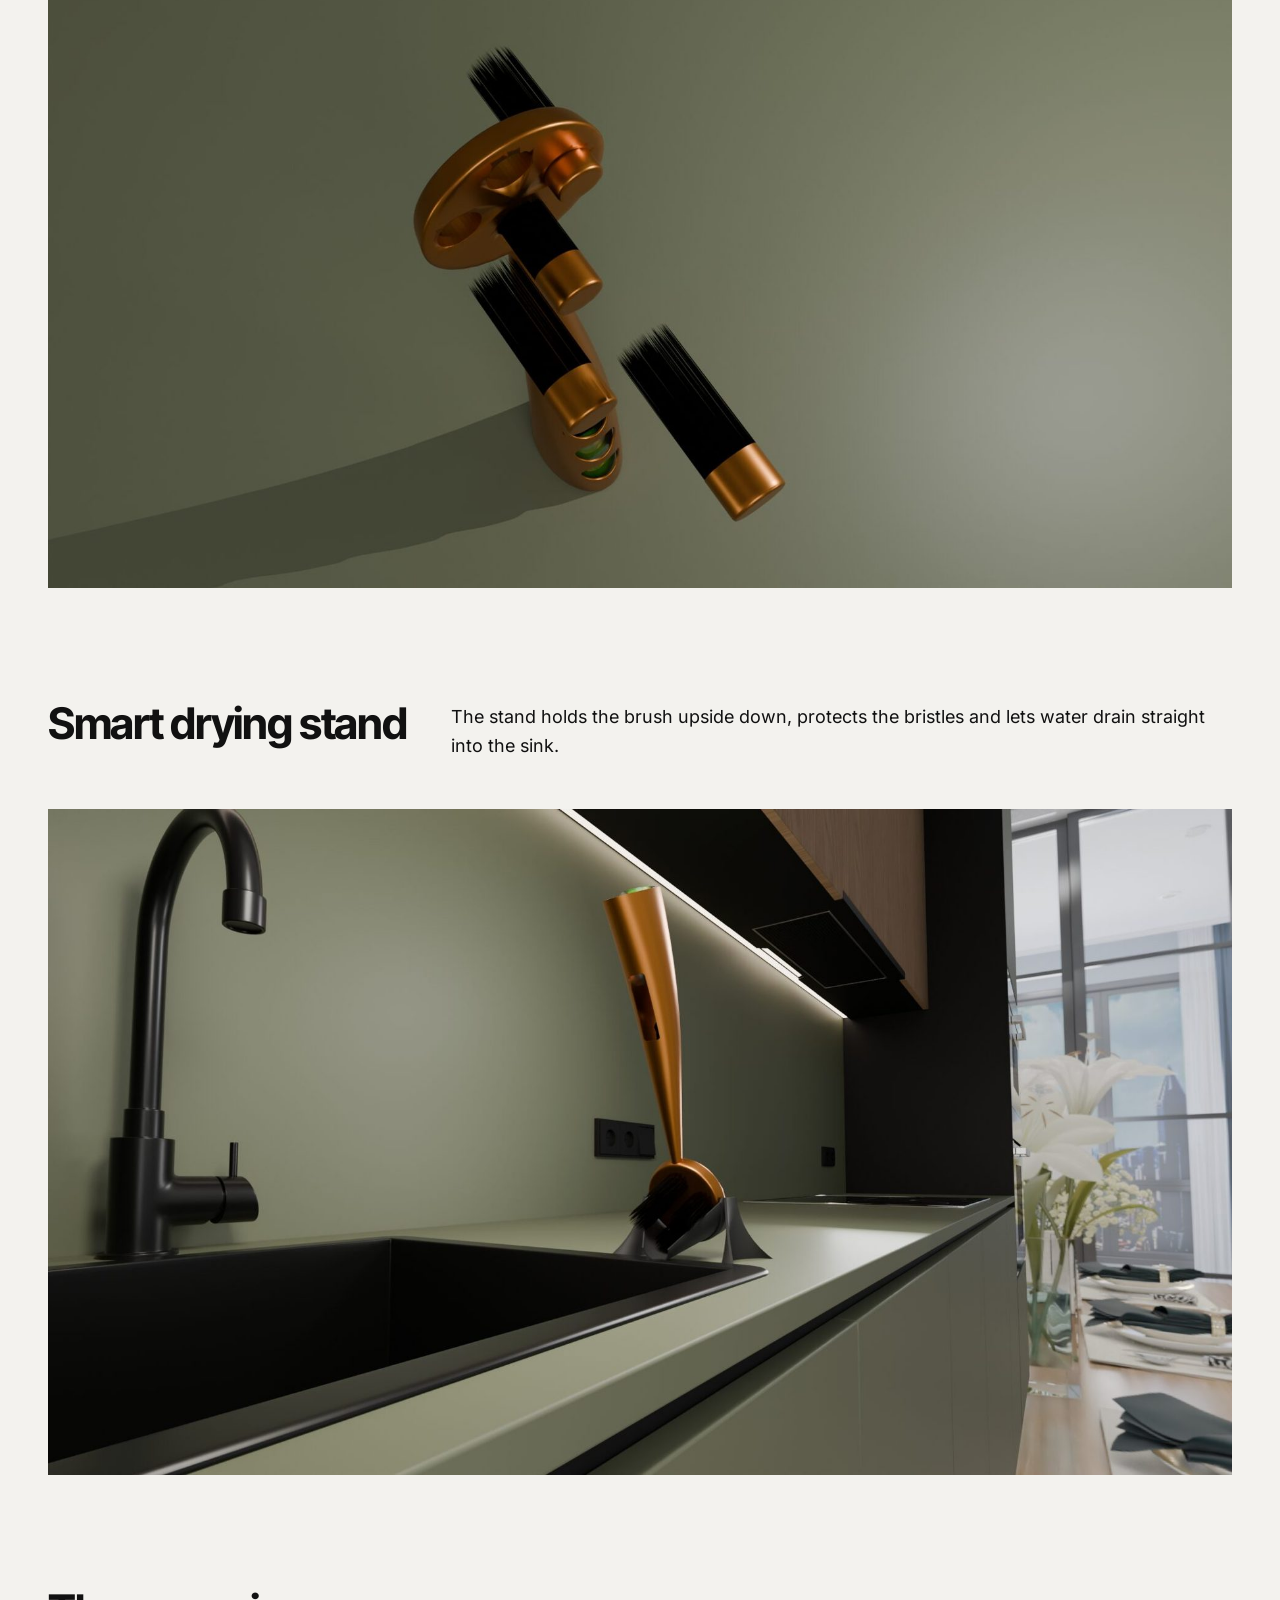
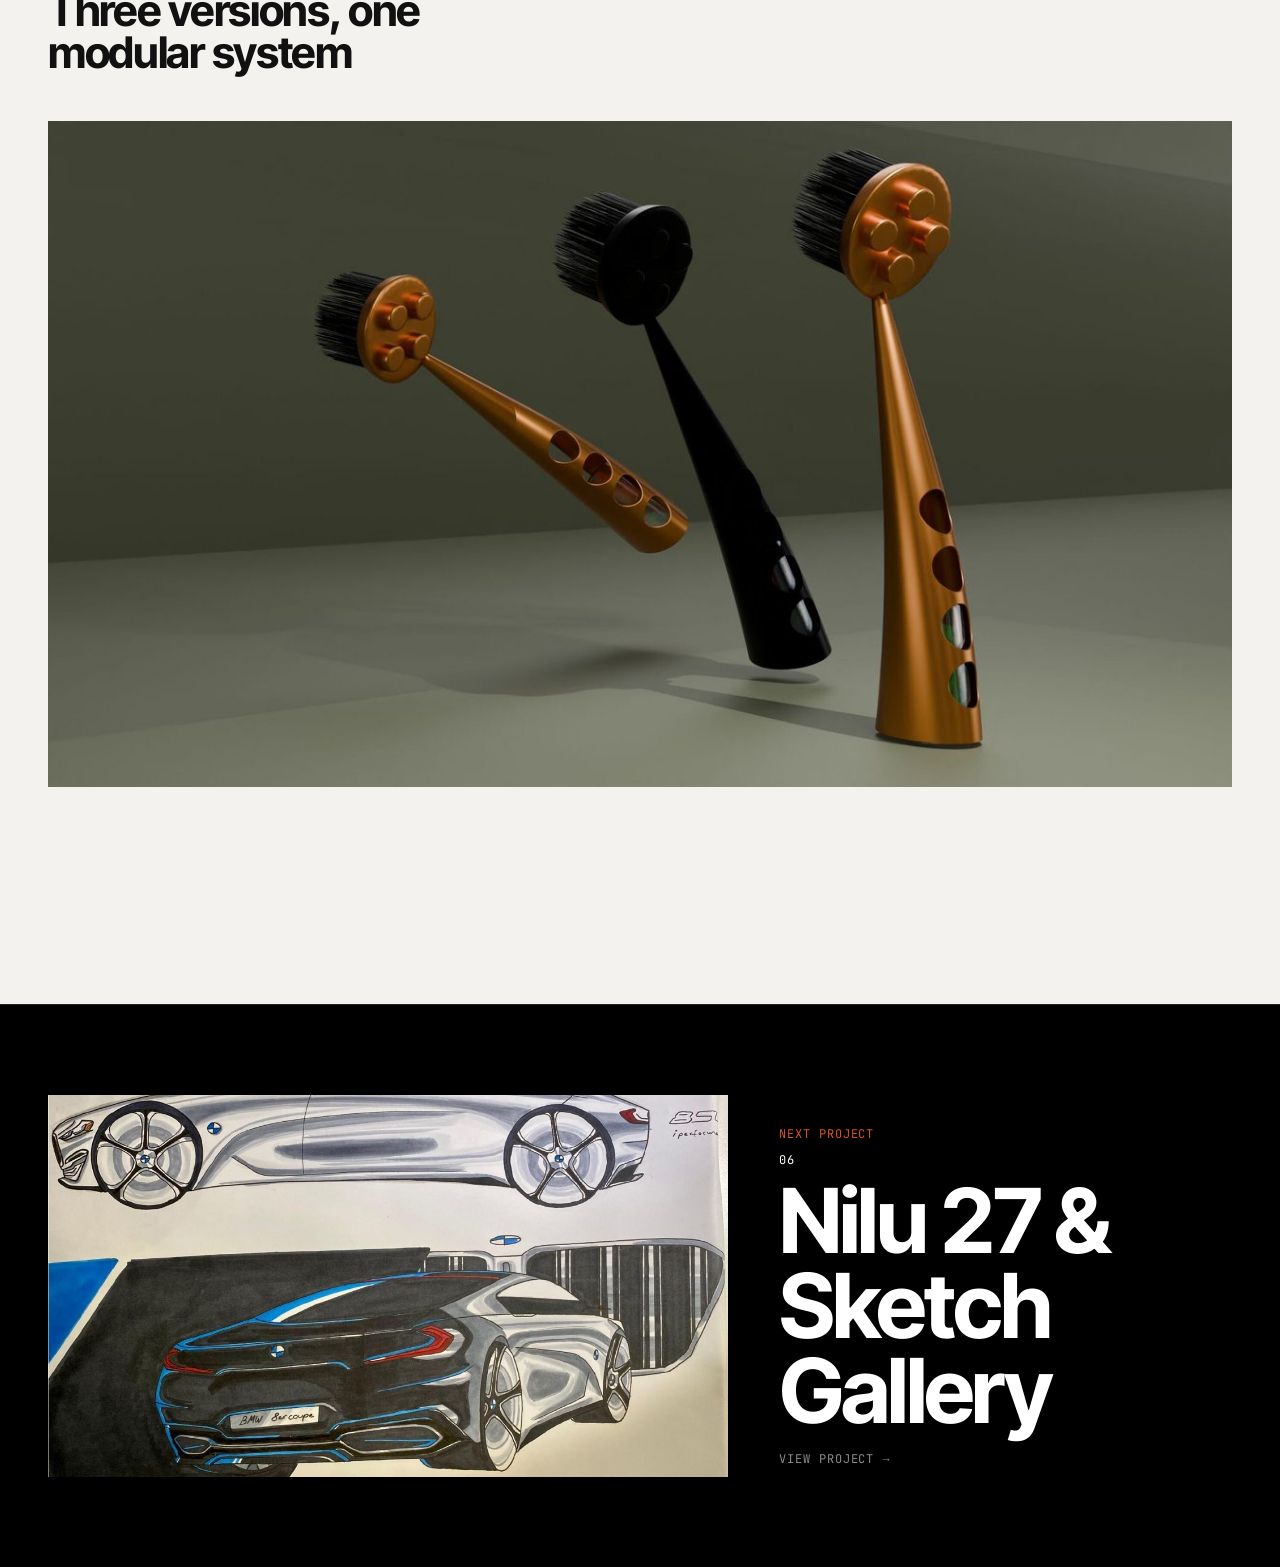
==== commit 2d5332dd: "Align section text to the 3-column image grid Co-Authored-By: Claude Opus 5.5 <noreply@anthropic.com" ====
--- a/work/brush-d/index.html
+++ b/work/brush-d/index.html
@@ -25,7 +25,7 @@
 <meta name="twitter:description" content="BRUSH_D by Leonard Philp: a modular dish brush with integrated soap tank, replaceable heads and a drying stand, designed at HTW Berlin with Berliner Besen und Bürsten.">
 <meta name="twitter:image" content="https://leonardphilp.com/bilder/brush-d/kitchen-hero.jpg">
 <!--/seo-->
-<link rel="stylesheet" href="../../style.css?v=29">
+<link rel="stylesheet" href="../../style.css?v=30">
 </head>
 <body>
   <nav class="label"><a href="../../">Leonard Philp</a><ul><li><a href="../../#work">Work</a></li><li><a href="../../#about">About</a></li><li><a href="../../#newsletter">Newsletter</a></li><li><a href="../../#contact">Contact</a></li></ul></nav>
--- a/style.css
+++ b/style.css
@@ -276,3 +276,9 @@
 .meta-uni span { white-space:nowrap; }
 .meta-uni.sfsu img { height:46px; }
 .contact { overflow-x:clip; } .hero { overflow-x:clip; }
+/* Text sits on the same 3-column grid as the galleries: heading = column 1, text = columns 2–3 */
+.text { grid-template-columns:repeat(3, minmax(0,1fr)); column-gap:clamp(16px,2vw,24px); }
+.text > h2, .text > .t-head { grid-column:1; }
+.text > div { grid-column:2 / -1; }
+.text p { max-width:none; }
+@media (max-width:720px) { .text { grid-template-columns:1fr; } .text > div { grid-column:1; } }
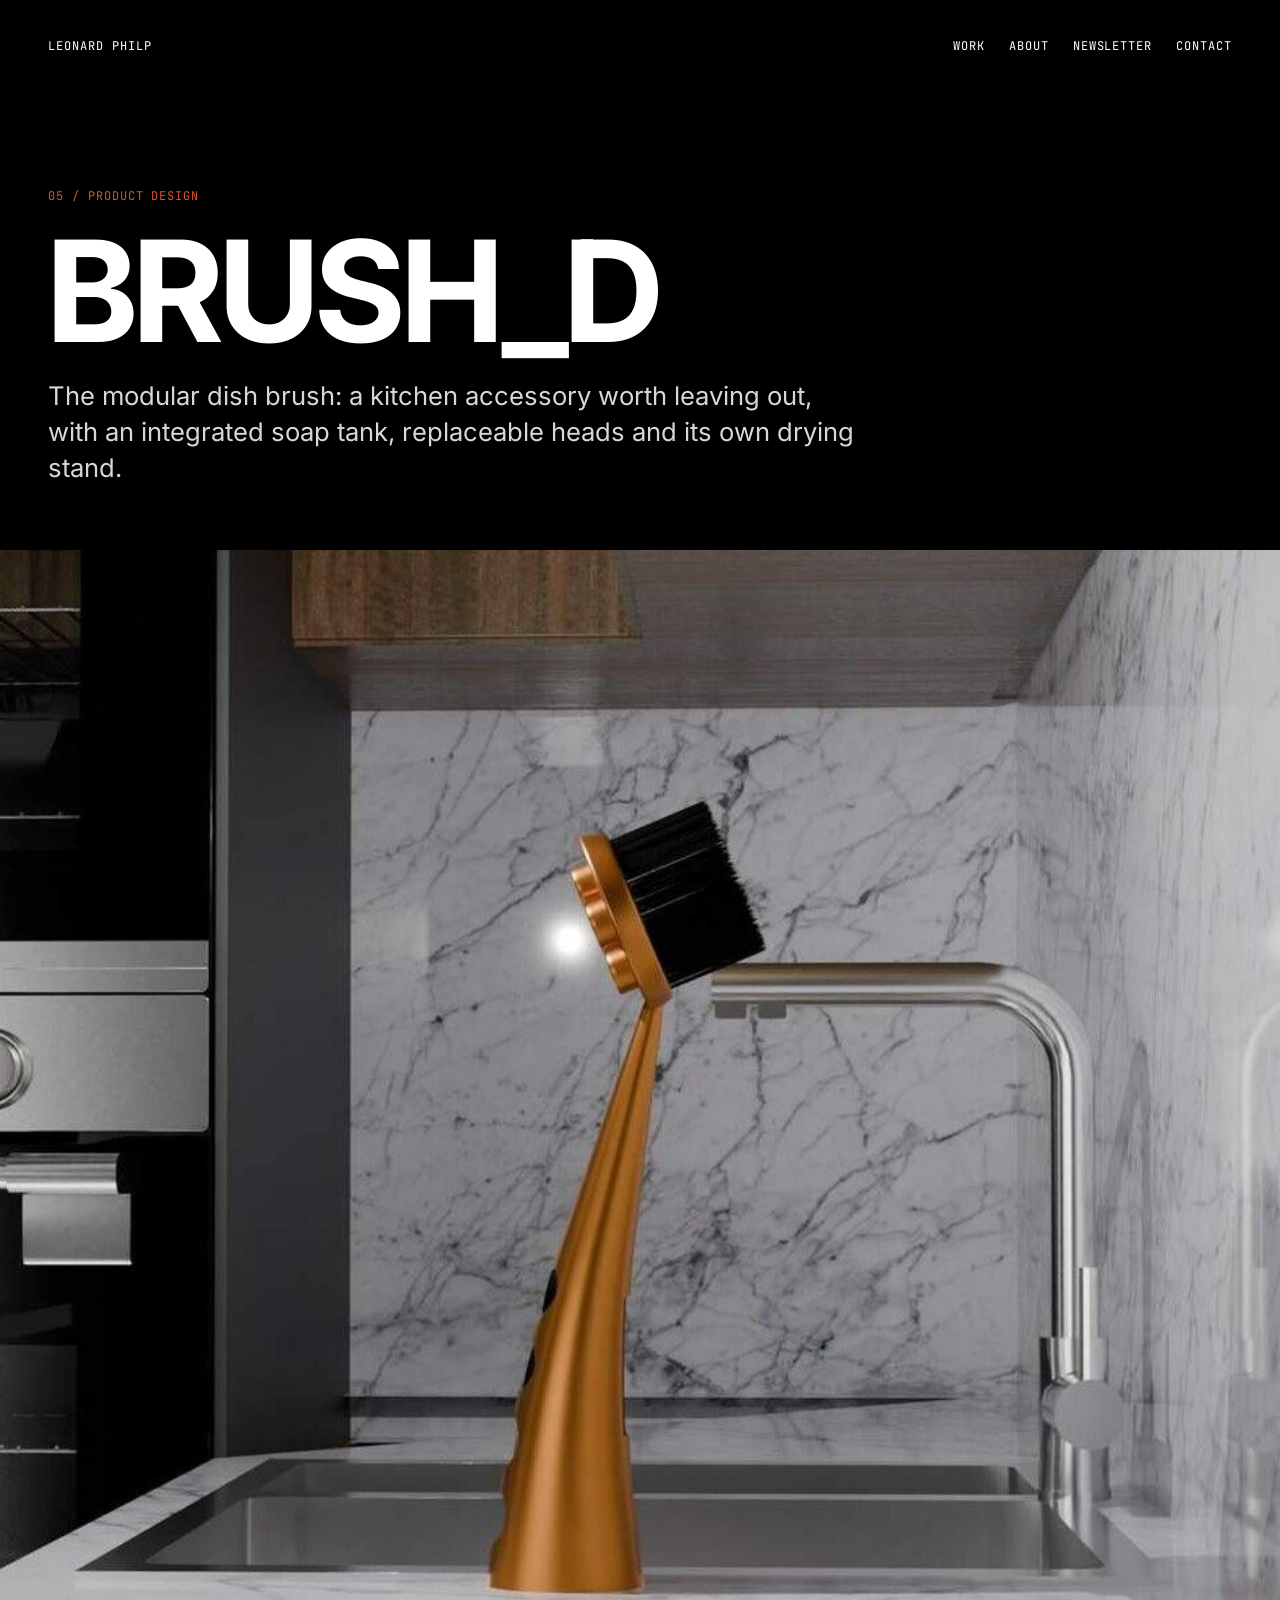
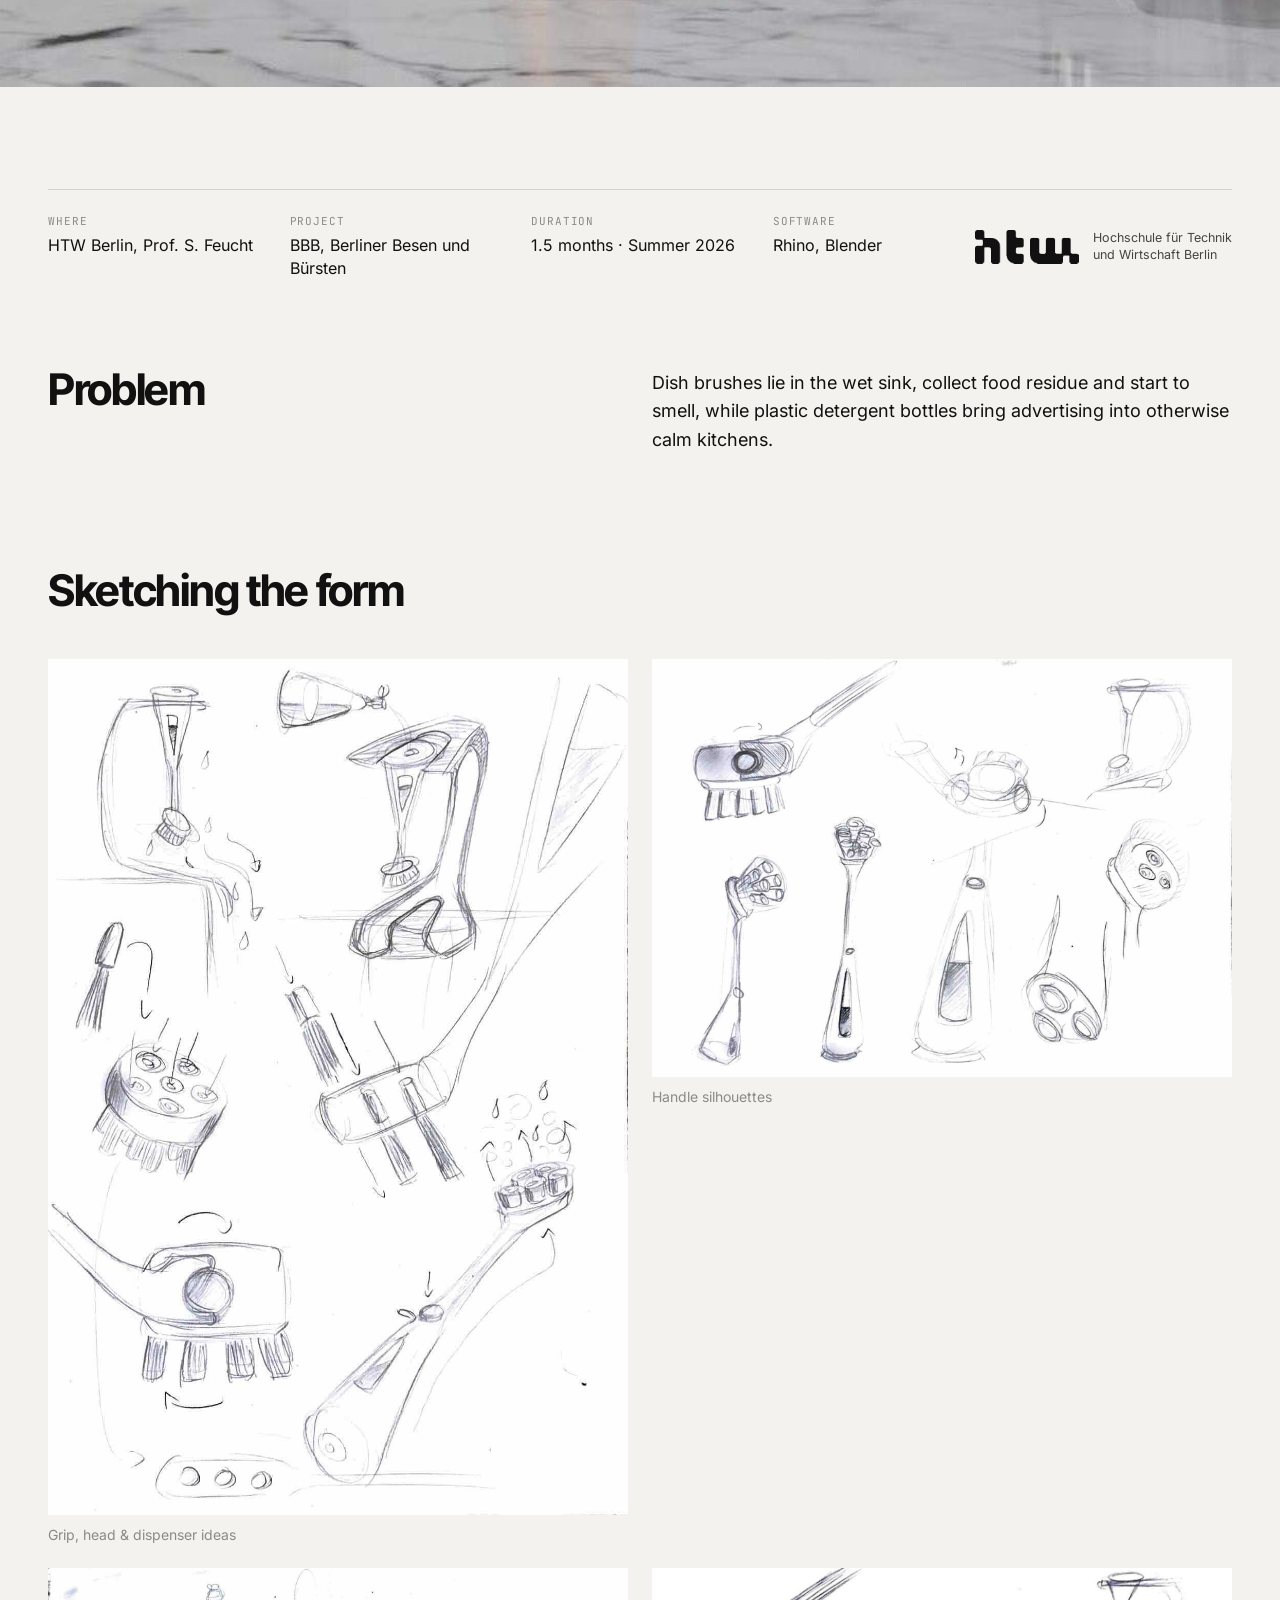
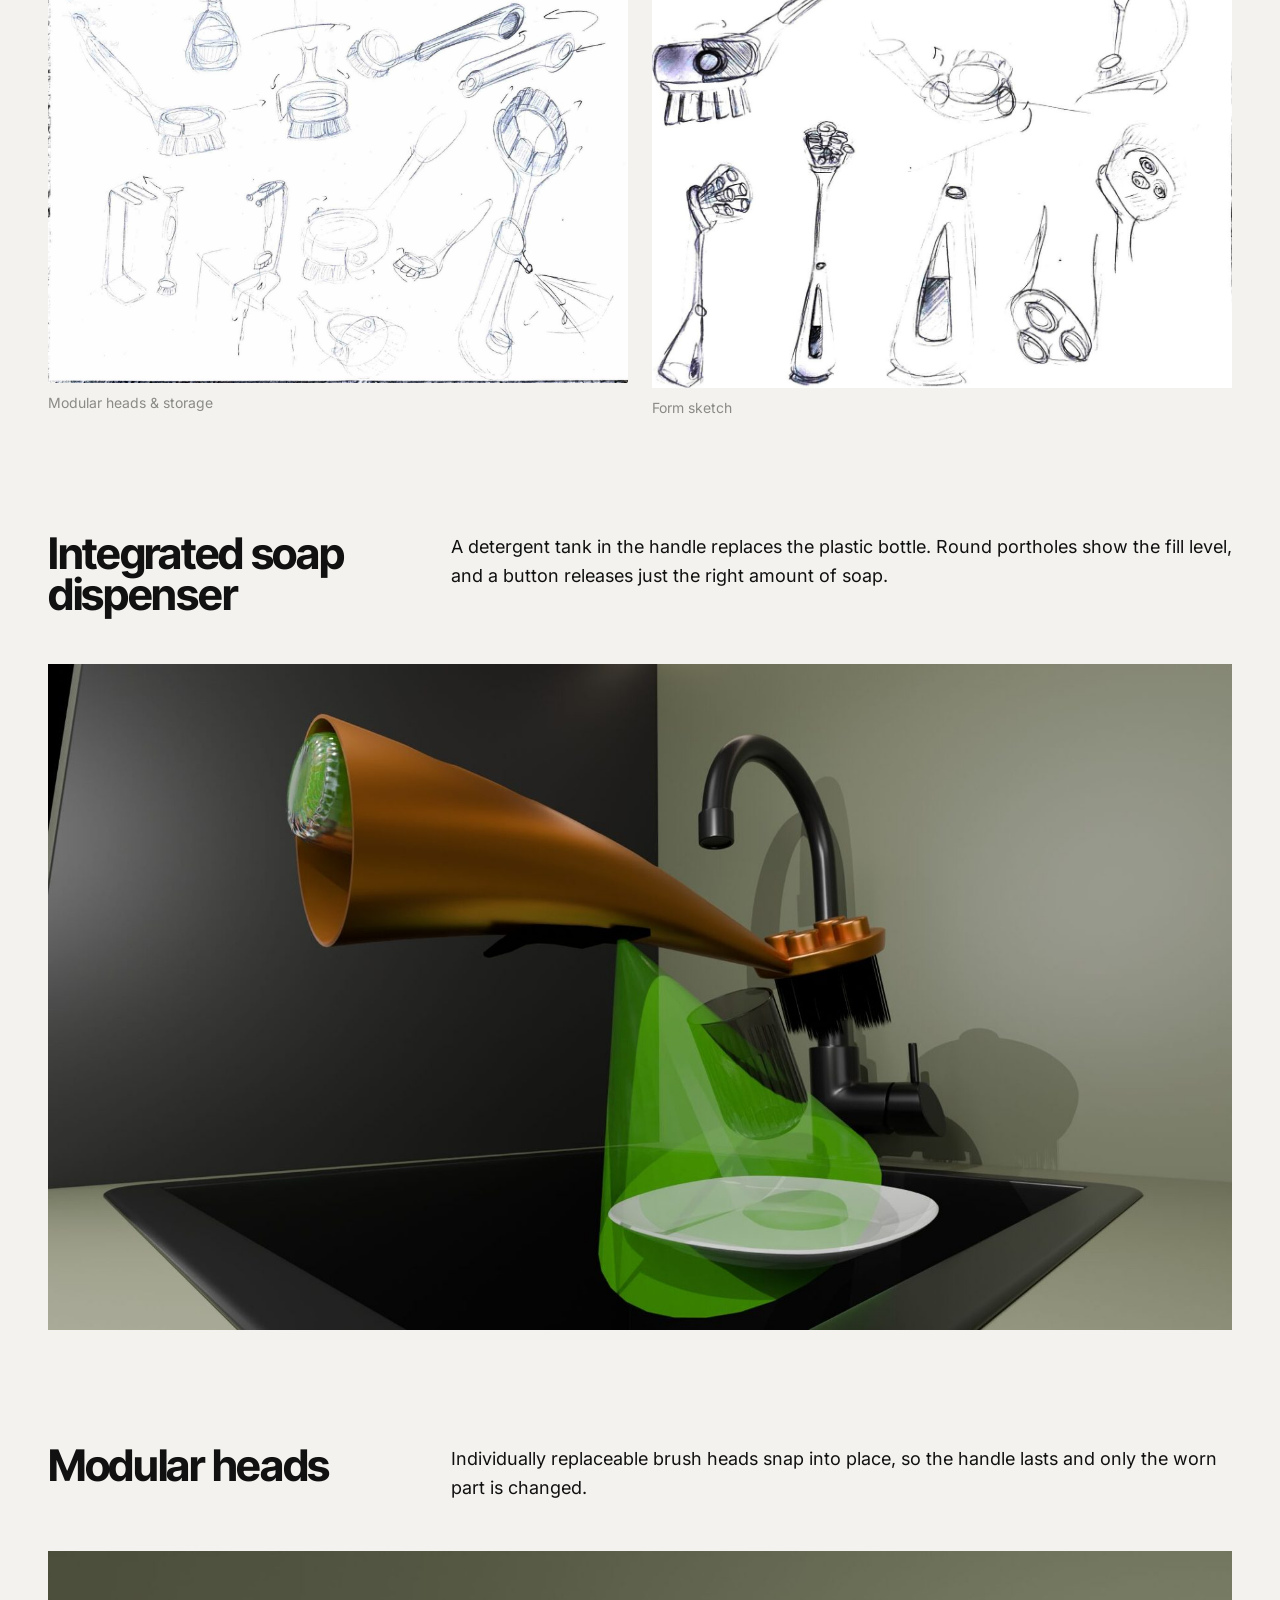
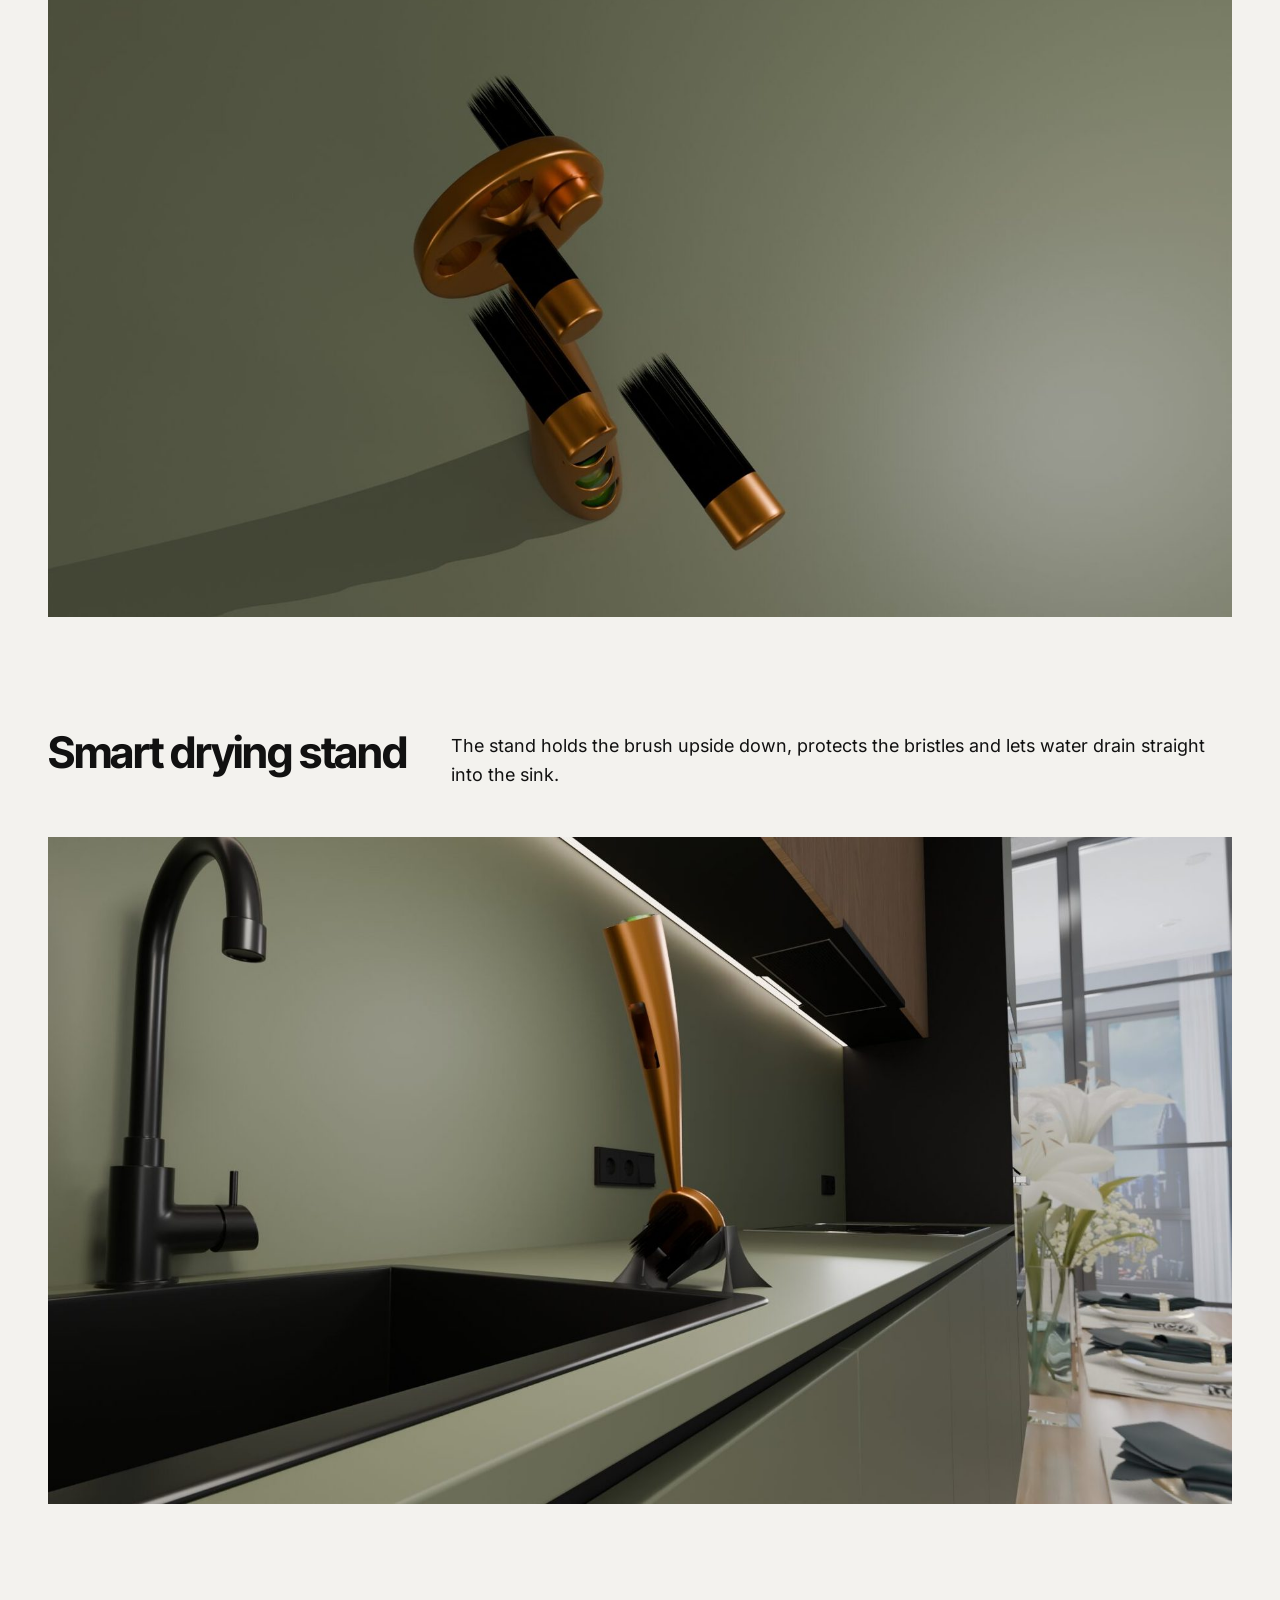
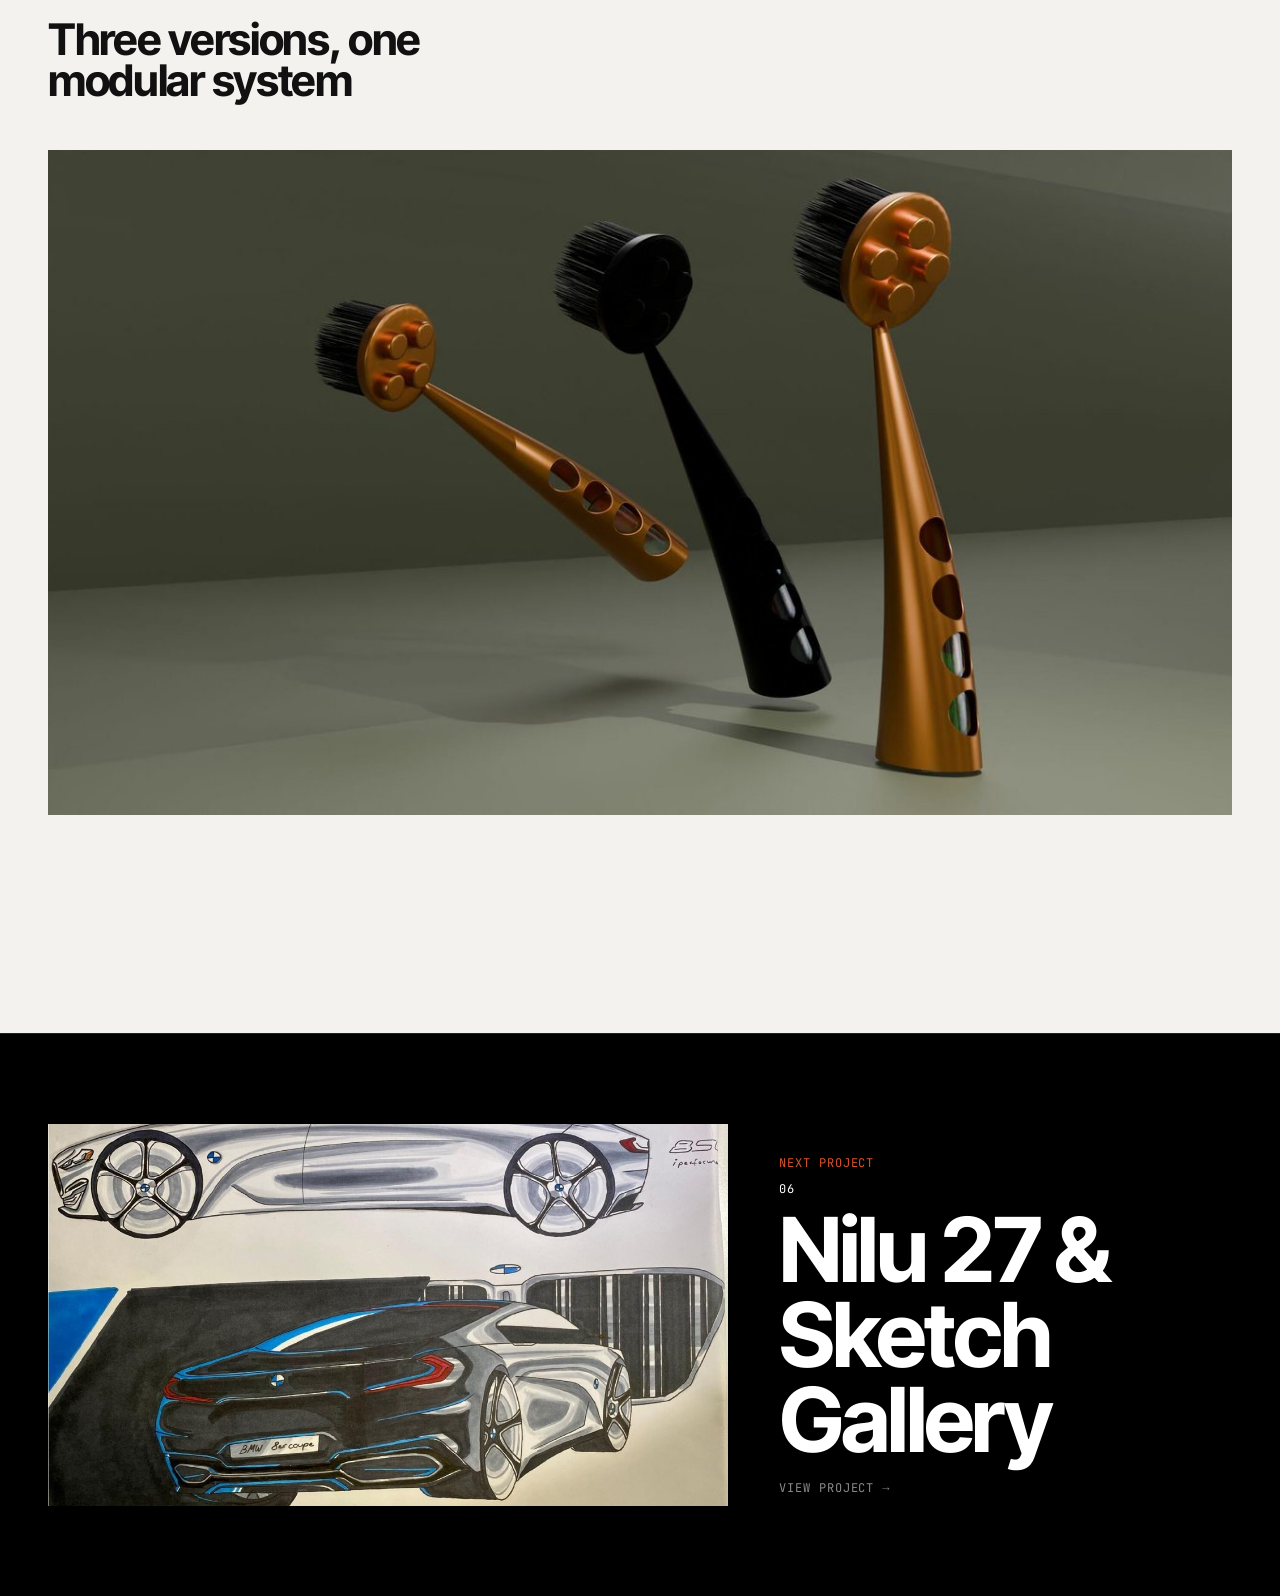
==== commit c2008c47: "Align section text to 2-column galleries where the images are in two columns Co-Authored-By: Claude " ====
--- a/work/brush-d/index.html
+++ b/work/brush-d/index.html
@@ -25,7 +25,7 @@
 <meta name="twitter:description" content="BRUSH_D by Leonard Philp: a modular dish brush with integrated soap tank, replaceable heads and a drying stand, designed at HTW Berlin with Berliner Besen und Bürsten.">
 <meta name="twitter:image" content="https://leonardphilp.com/bilder/brush-d/kitchen-hero.jpg">
 <!--/seo-->
-<link rel="stylesheet" href="../../style.css?v=30">
+<link rel="stylesheet" href="../../style.css?v=31">
 </head>
 <body>
   <nav class="label"><a href="../../">Leonard Philp</a><ul><li><a href="../../#work">Work</a></li><li><a href="../../#about">About</a></li><li><a href="../../#newsletter">Newsletter</a></li><li><a href="../../#contact">Contact</a></li></ul></nav>
@@ -37,8 +37,8 @@
   <img class="full" src="../../bilder/brush-d/kitchen-hero.jpg" alt="Copper BRUSH_D dish brush in its stand next to a kitchen sink">
   <main class="p-body">
     <dl class="meta"><div><dt>Where</dt><dd>HTW Berlin, Prof. S. Feucht</dd></div><div><dt>Project</dt><dd>BBB, Berliner Besen und Bürsten</dd></div><div><dt>Duration</dt><dd>1.5 months · Summer 2026</dd></div><div><dt>Software</dt><dd>Rhino, Blender</dd></div><div class="meta-uni"><img src="../../bilder/about/logo-htw-black.png?v=1" alt="" loading="lazy"><span>Hochschule für Technik<br>und Wirtschaft Berlin</span></div></dl>
-<section class="block"><div class="text"><h2>Problem</h2><div><p>Dish brushes lie in the wet sink, collect food residue and start to smell, while plastic detergent bottles bring advertising into otherwise calm kitchens.</p></div></div></section>
-<section class="block"><div class="text"><h2>Sketching the form</h2><div></div></div><div class="gallery two"><figure><img src="../../bilder/brush-d/sketch-1.jpg" alt="Sketches of grip, head and dispenser ideas" loading="lazy"><figcaption>Grip, head &amp; dispenser ideas</figcaption></figure><figure><img src="../../bilder/brush-d/sketch-2.jpg" alt="Sketches of handle silhouettes" loading="lazy"><figcaption>Handle silhouettes</figcaption></figure><figure><img src="../../bilder/brush-d/sketch-3.jpg" alt="Sketches of modular heads and storage" loading="lazy"><figcaption>Modular heads &amp; storage</figcaption></figure><figure><img src="../../bilder/brush-d/sketch-4.jpg" alt="Further form sketch of the brush" loading="lazy"><figcaption>Form sketch</figcaption></figure></div></section>
+<section class="block"><div class="text t2"><h2>Problem</h2><div><p>Dish brushes lie in the wet sink, collect food residue and start to smell, while plastic detergent bottles bring advertising into otherwise calm kitchens.</p></div></div></section>
+<section class="block"><div class="text t2"><h2>Sketching the form</h2><div></div></div><div class="gallery two"><figure><img src="../../bilder/brush-d/sketch-1.jpg" alt="Sketches of grip, head and dispenser ideas" loading="lazy"><figcaption>Grip, head &amp; dispenser ideas</figcaption></figure><figure><img src="../../bilder/brush-d/sketch-2.jpg" alt="Sketches of handle silhouettes" loading="lazy"><figcaption>Handle silhouettes</figcaption></figure><figure><img src="../../bilder/brush-d/sketch-3.jpg" alt="Sketches of modular heads and storage" loading="lazy"><figcaption>Modular heads &amp; storage</figcaption></figure><figure><img src="../../bilder/brush-d/sketch-4.jpg" alt="Further form sketch of the brush" loading="lazy"><figcaption>Form sketch</figcaption></figure></div></section>
 <section class="block"><div class="text"><h2>Integrated soap dispenser</h2><div><p>A detergent tank in the handle replaces the plastic bottle. Round portholes show the fill level, and a button releases just the right amount of soap.</p></div></div><div class="gallery one"><figure><img src="../../bilder/brush-d/soap.jpg" alt="Handle with integrated soap tank and fill-level portholes" loading="lazy"></figure></div></section>
 <section class="block"><div class="text"><h2>Modular heads</h2><div><p>Individually replaceable brush heads snap into place, so the handle lasts and only the worn part is changed.</p></div></div><div class="gallery one"><figure><img src="../../bilder/brush-d/heads.jpg" alt="Replaceable brush heads" loading="lazy"></figure></div></section>
 <section class="block"><div class="text"><h2>Smart drying stand</h2><div><p>The stand holds the brush upside down, protects the bristles and lets water drain straight into the sink.</p></div></div><div class="gallery one"><figure><img src="../../bilder/brush-d/stand.jpg" alt="Brush standing upside down in its drying stand" loading="lazy"></figure></div></section>
--- a/style.css
+++ b/style.css
@@ -282,3 +282,7 @@
 .text > div { grid-column:2 / -1; }
 .text p { max-width:none; }
 @media (max-width:720px) { .text { grid-template-columns:1fr; } .text > div { grid-column:1; } }
+.text.t2 { grid-template-columns:repeat(2, minmax(0,1fr)); }
+.text.t2 > div { grid-column:2; }
+@media (max-width:720px) { .text.t2 { grid-template-columns:1fr; } .text.t2 > div { grid-column:1; } }
+body { overflow-x:clip; }
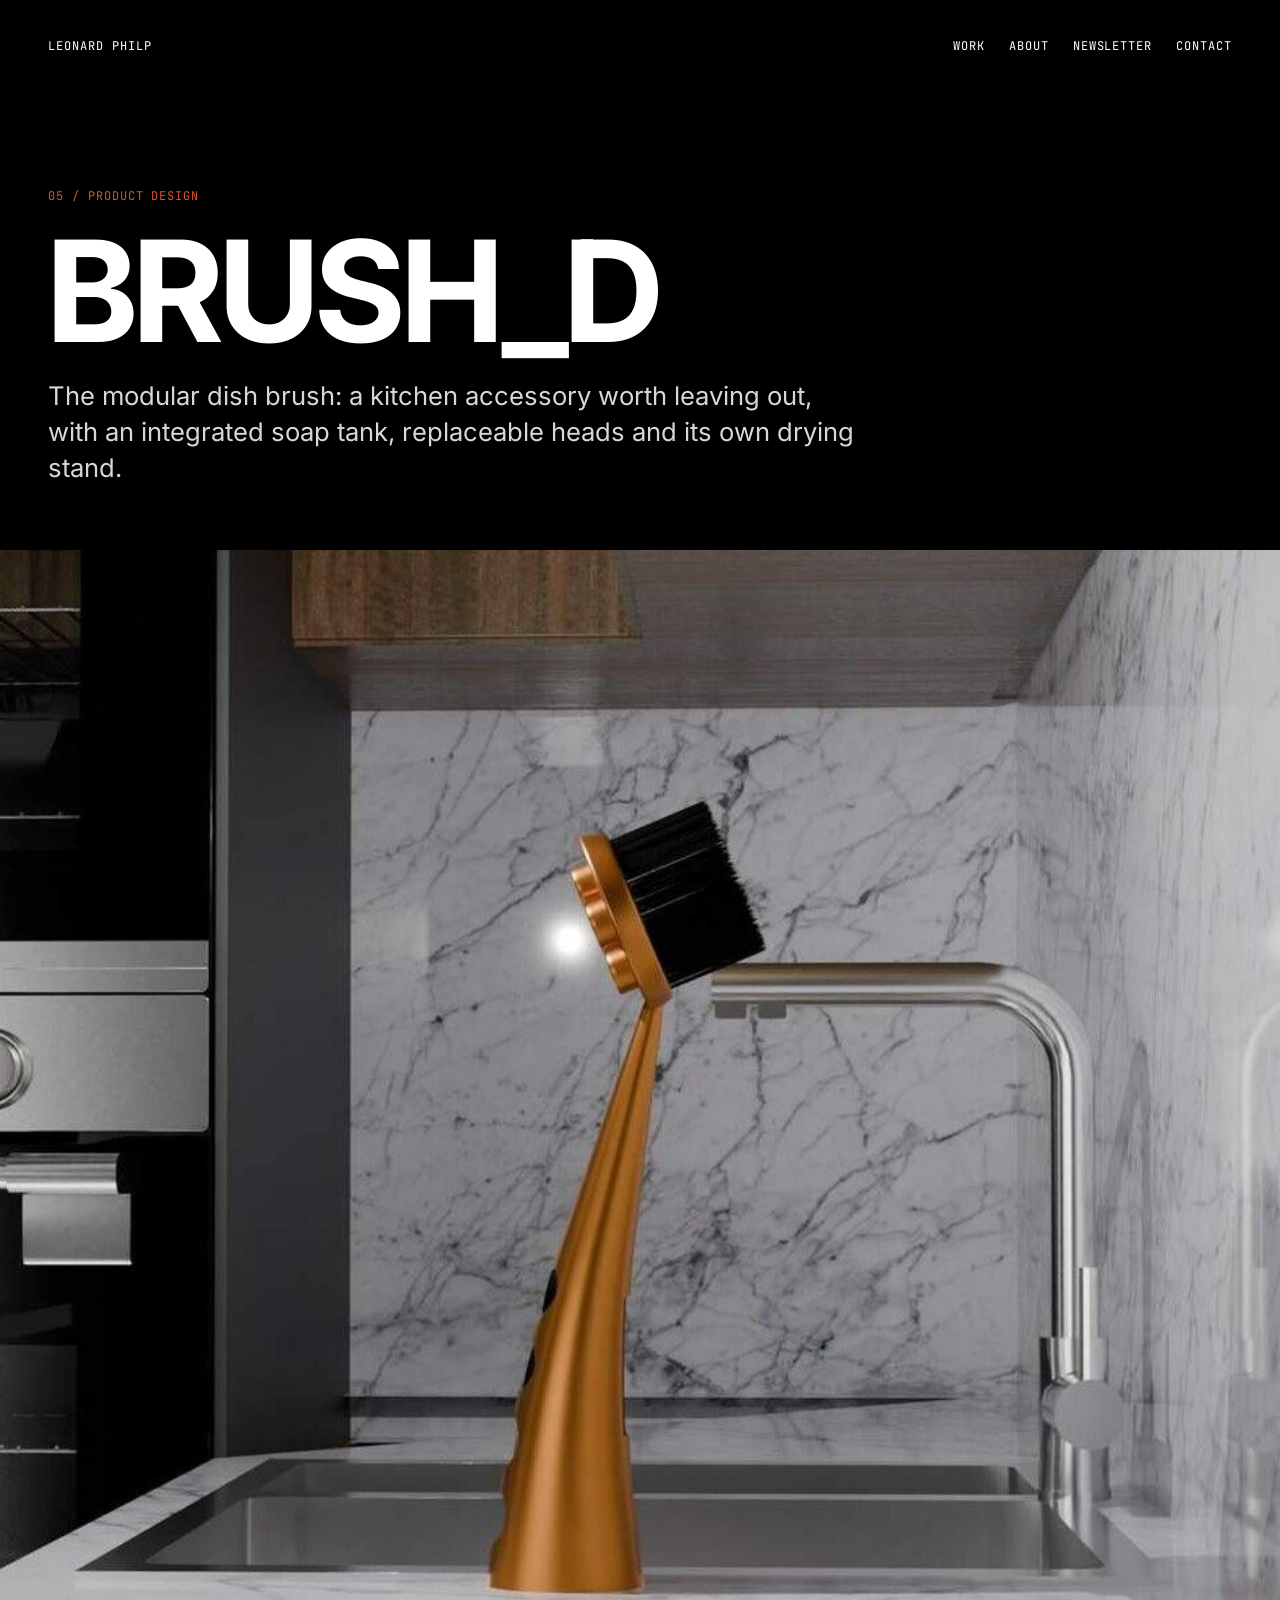
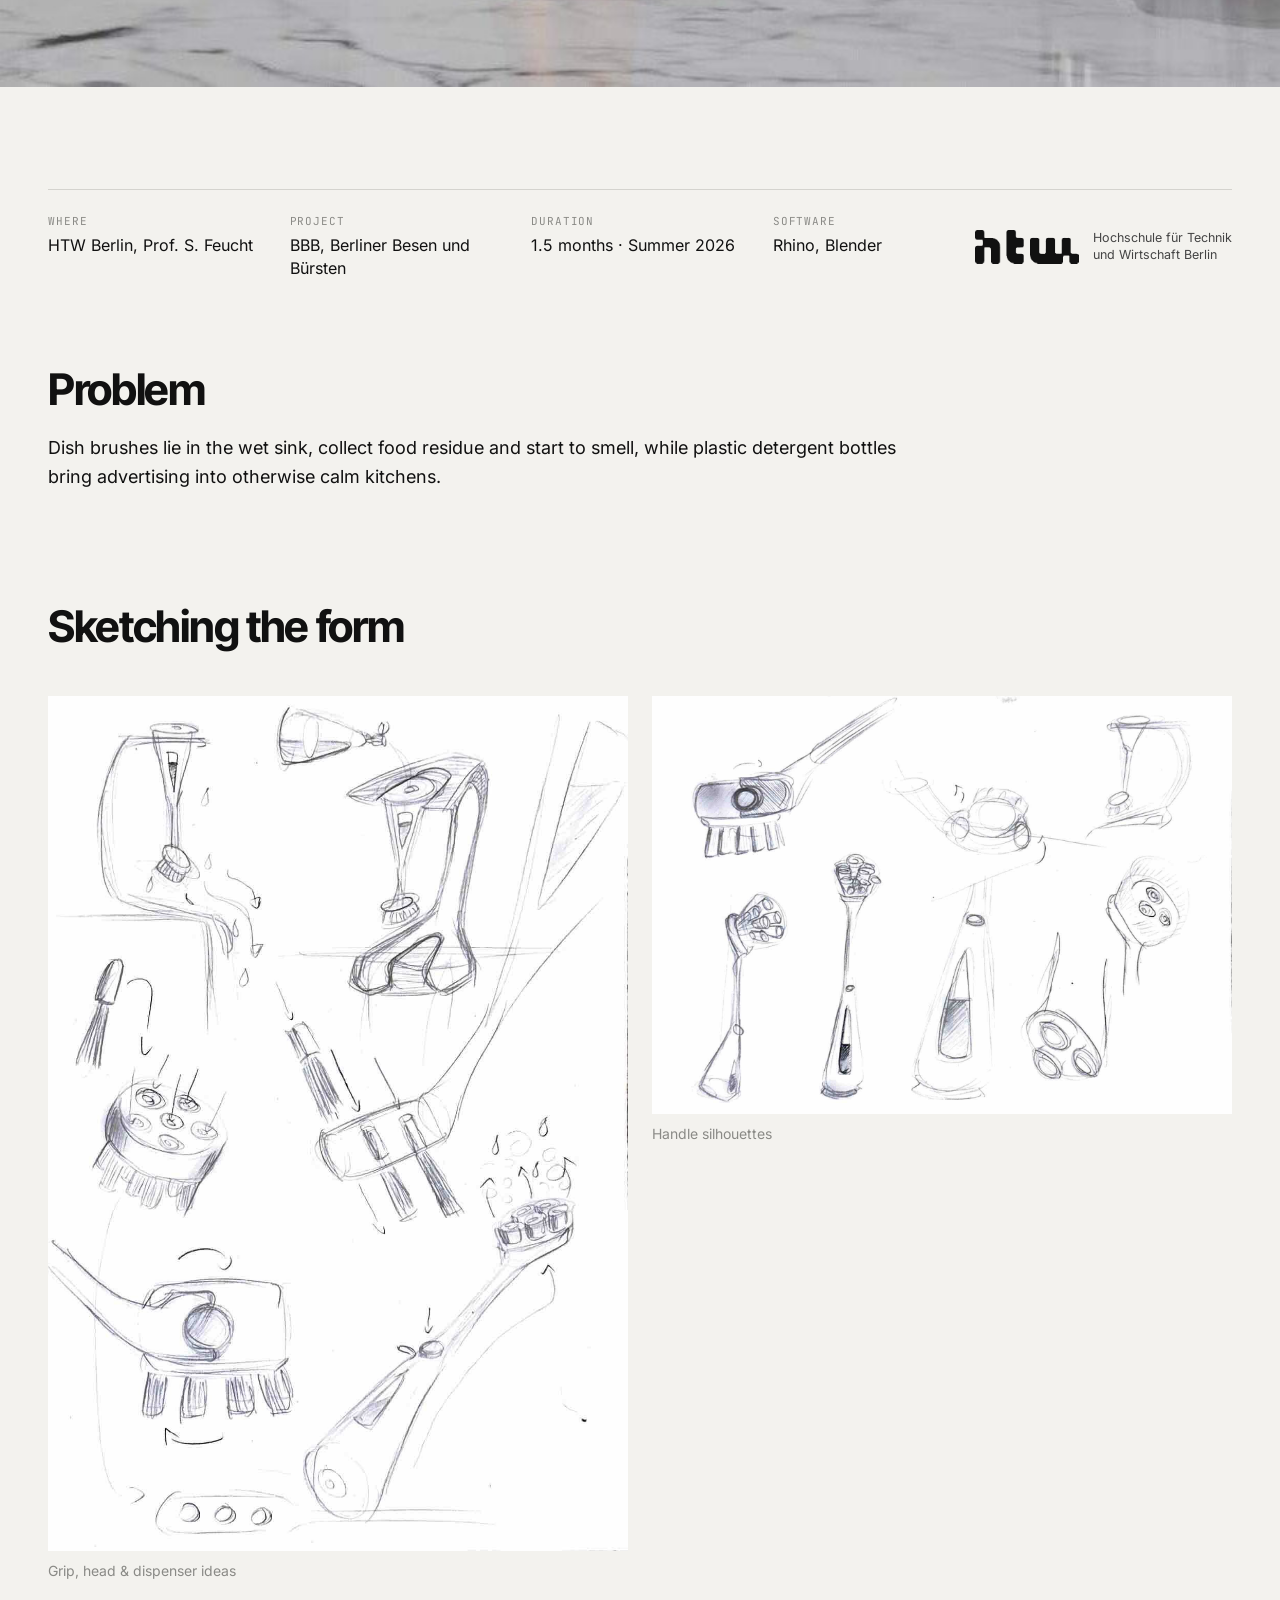
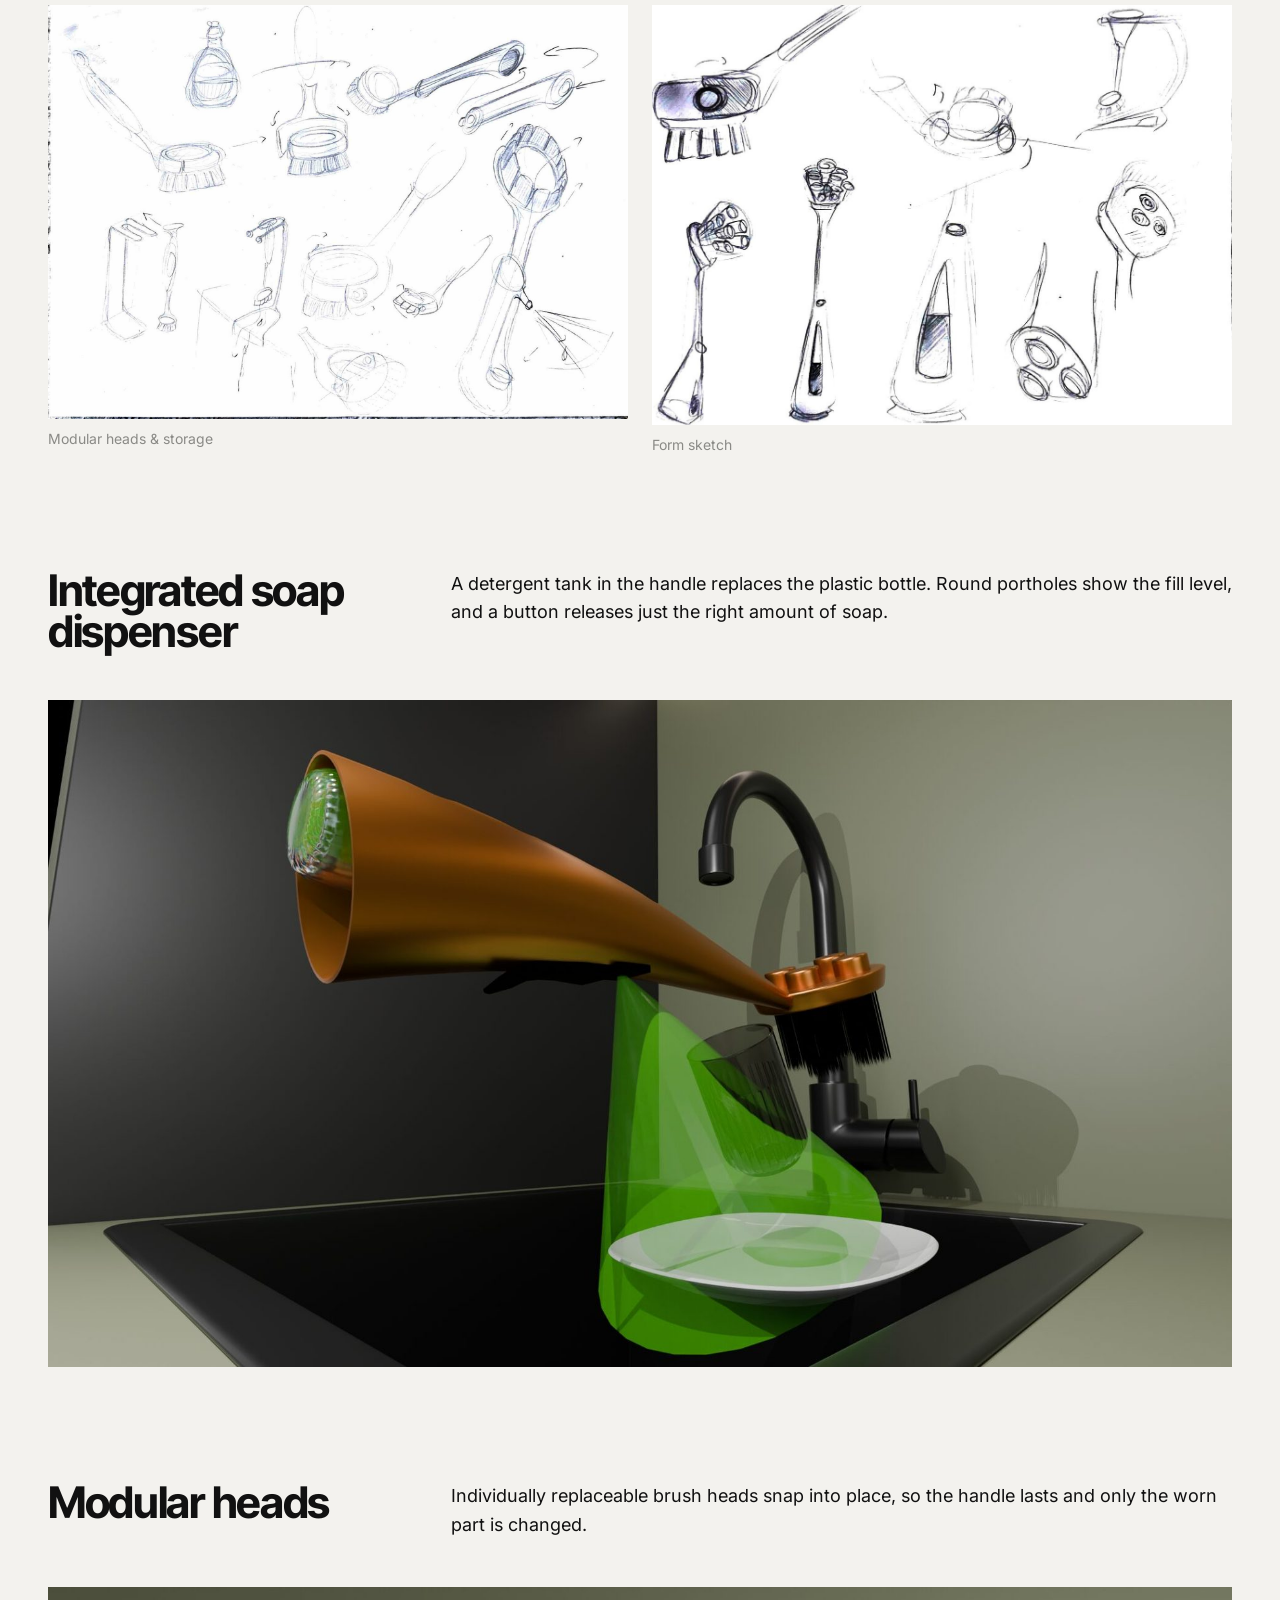
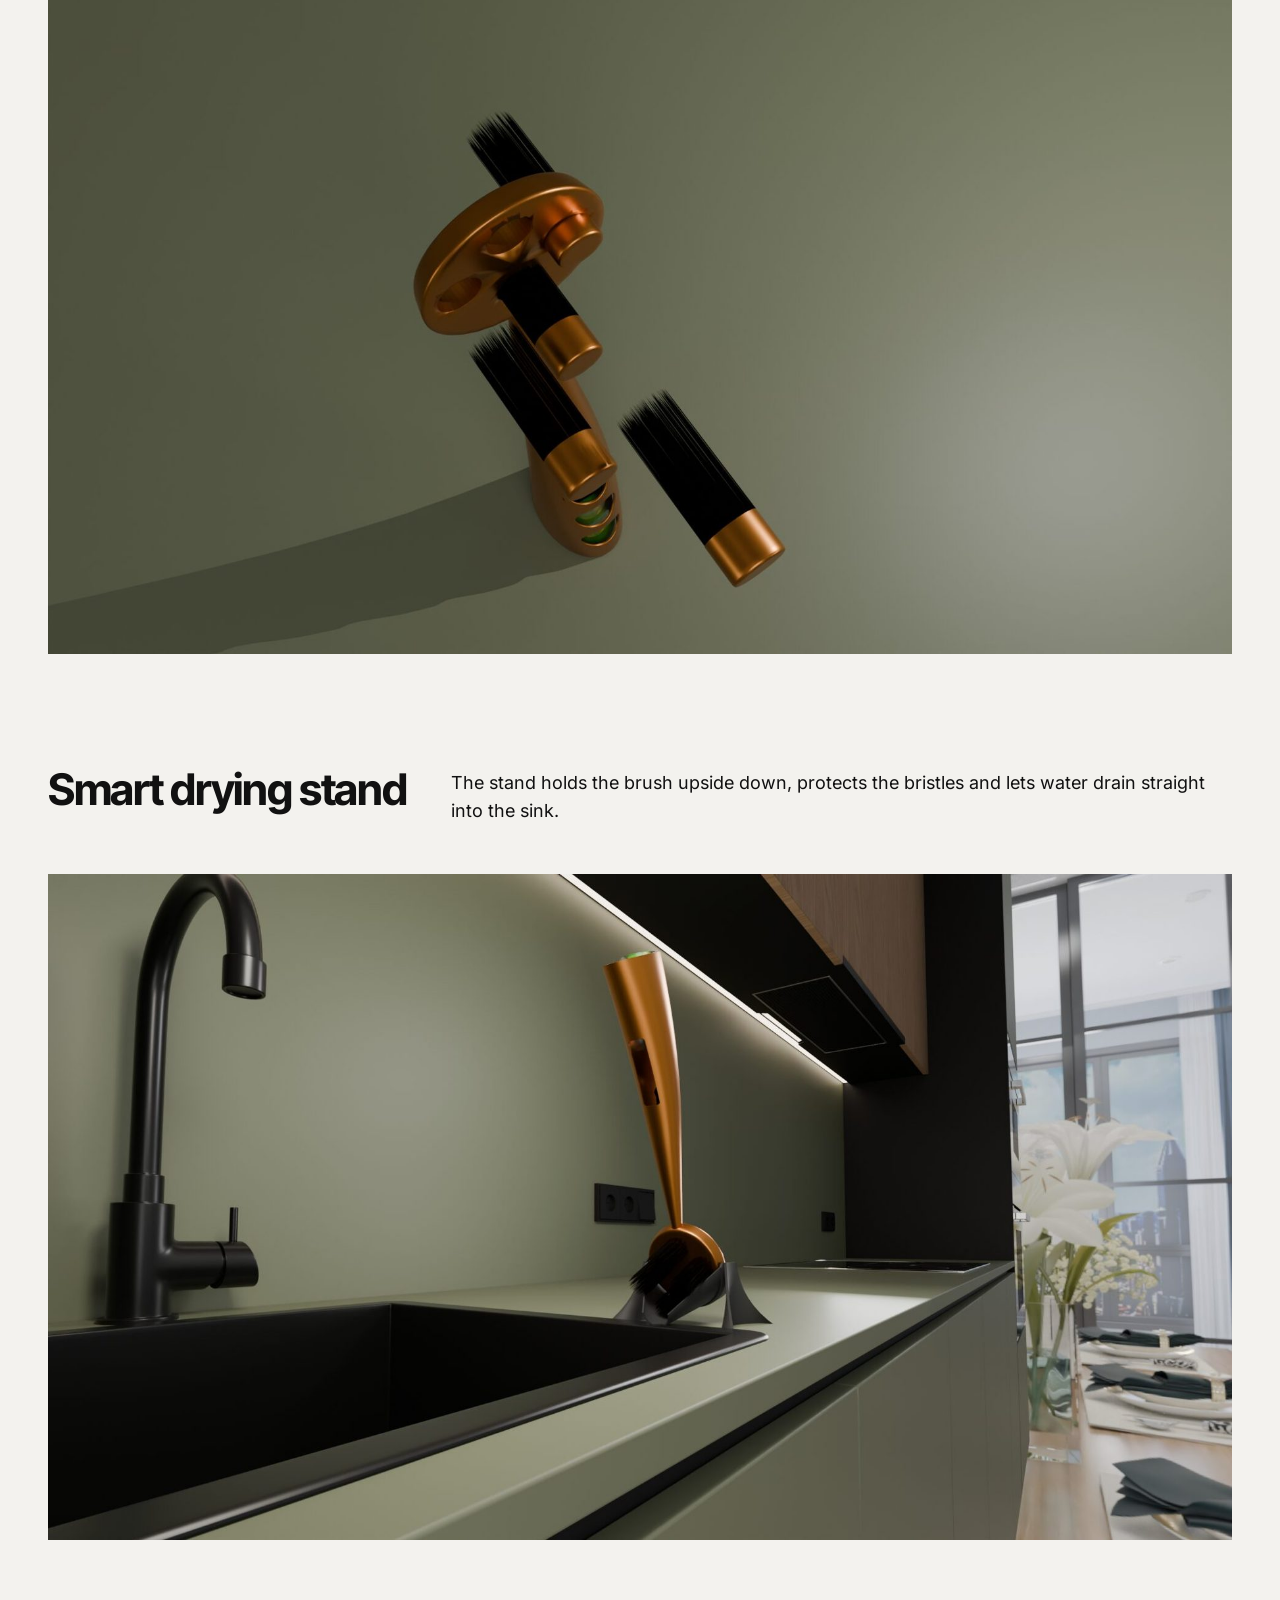
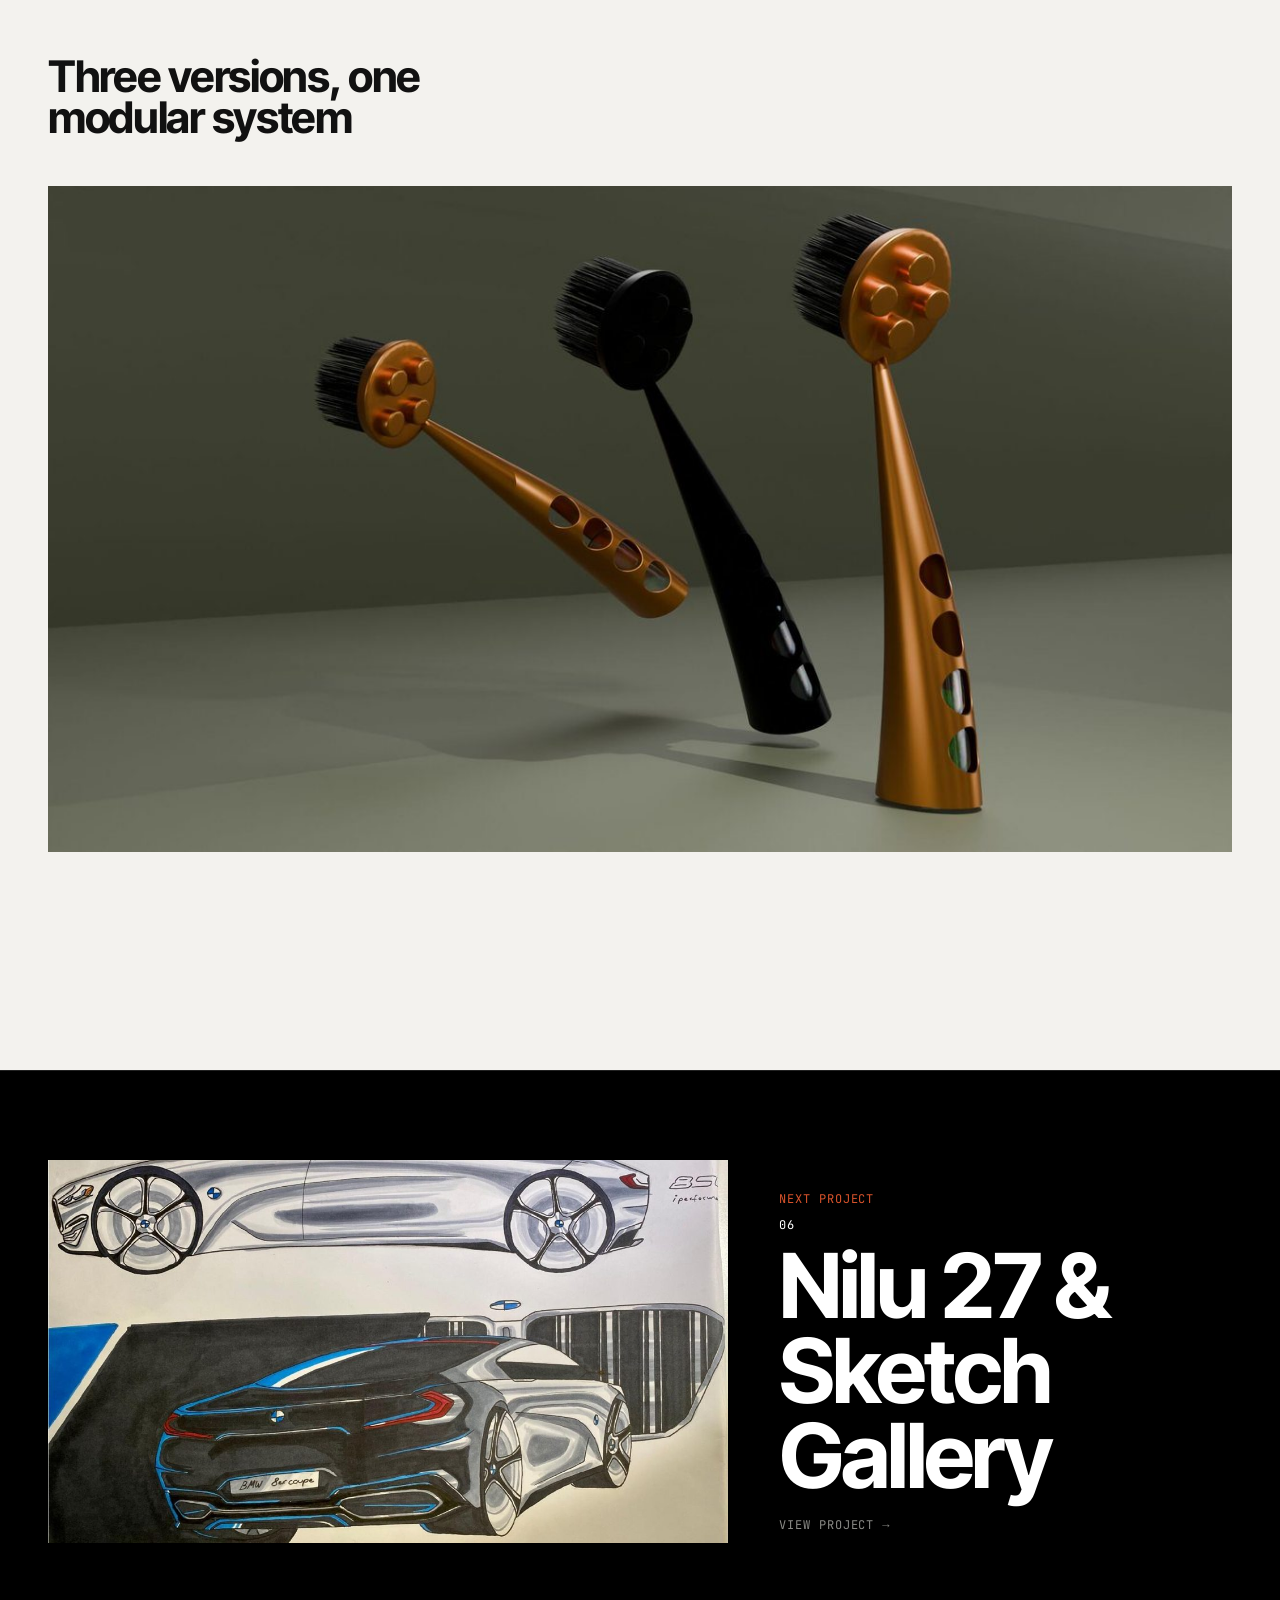
==== commit 5d02c56d: "All project pages: first text stacked under heading like Scorpion Co-Authored-By: Claude Opus 5.5 <n" ====
--- a/work/brush-d/index.html
+++ b/work/brush-d/index.html
@@ -25,7 +25,7 @@
 <meta name="twitter:description" content="BRUSH_D by Leonard Philp: a modular dish brush with integrated soap tank, replaceable heads and a drying stand, designed at HTW Berlin with Berliner Besen und Bürsten.">
 <meta name="twitter:image" content="https://leonardphilp.com/bilder/brush-d/kitchen-hero.jpg">
 <!--/seo-->
-<link rel="stylesheet" href="../../style.css?v=31">
+<link rel="stylesheet" href="../../style.css?v=32">
 </head>
 <body>
   <nav class="label"><a href="../../">Leonard Philp</a><ul><li><a href="../../#work">Work</a></li><li><a href="../../#about">About</a></li><li><a href="../../#newsletter">Newsletter</a></li><li><a href="../../#contact">Contact</a></li></ul></nav>
@@ -37,7 +37,7 @@
   <img class="full" src="../../bilder/brush-d/kitchen-hero.jpg" alt="Copper BRUSH_D dish brush in its stand next to a kitchen sink">
   <main class="p-body">
     <dl class="meta"><div><dt>Where</dt><dd>HTW Berlin, Prof. S. Feucht</dd></div><div><dt>Project</dt><dd>BBB, Berliner Besen und Bürsten</dd></div><div><dt>Duration</dt><dd>1.5 months · Summer 2026</dd></div><div><dt>Software</dt><dd>Rhino, Blender</dd></div><div class="meta-uni"><img src="../../bilder/about/logo-htw-black.png?v=1" alt="" loading="lazy"><span>Hochschule für Technik<br>und Wirtschaft Berlin</span></div></dl>
-<section class="block"><div class="text t2"><h2>Problem</h2><div><p>Dish brushes lie in the wet sink, collect food residue and start to smell, while plastic detergent bottles bring advertising into otherwise calm kitchens.</p></div></div></section>
+<section class="block"><div class="text stack"><h2>Problem</h2><div><p>Dish brushes lie in the wet sink, collect food residue and start to smell, while plastic detergent bottles bring advertising into otherwise calm kitchens.</p></div></div></section>
 <section class="block"><div class="text t2"><h2>Sketching the form</h2><div></div></div><div class="gallery two"><figure><img src="../../bilder/brush-d/sketch-1.jpg" alt="Sketches of grip, head and dispenser ideas" loading="lazy"><figcaption>Grip, head &amp; dispenser ideas</figcaption></figure><figure><img src="../../bilder/brush-d/sketch-2.jpg" alt="Sketches of handle silhouettes" loading="lazy"><figcaption>Handle silhouettes</figcaption></figure><figure><img src="../../bilder/brush-d/sketch-3.jpg" alt="Sketches of modular heads and storage" loading="lazy"><figcaption>Modular heads &amp; storage</figcaption></figure><figure><img src="../../bilder/brush-d/sketch-4.jpg" alt="Further form sketch of the brush" loading="lazy"><figcaption>Form sketch</figcaption></figure></div></section>
 <section class="block"><div class="text"><h2>Integrated soap dispenser</h2><div><p>A detergent tank in the handle replaces the plastic bottle. Round portholes show the fill level, and a button releases just the right amount of soap.</p></div></div><div class="gallery one"><figure><img src="../../bilder/brush-d/soap.jpg" alt="Handle with integrated soap tank and fill-level portholes" loading="lazy"></figure></div></section>
 <section class="block"><div class="text"><h2>Modular heads</h2><div><p>Individually replaceable brush heads snap into place, so the handle lasts and only the worn part is changed.</p></div></div><div class="gallery one"><figure><img src="../../bilder/brush-d/heads.jpg" alt="Replaceable brush heads" loading="lazy"></figure></div></section>
--- a/style.css
+++ b/style.css
@@ -286,3 +286,6 @@
 .text.t2 > div { grid-column:2; }
 @media (max-width:720px) { .text.t2 { grid-template-columns:1fr; } .text.t2 > div { grid-column:1; } }
 body { overflow-x:clip; }
+/* above free-flowing sketch rows: text under the heading, starting at the image edge */
+.text.stack { grid-template-columns:1fr; }
+.text.stack > div { grid-column:1; max-width:880px; }
